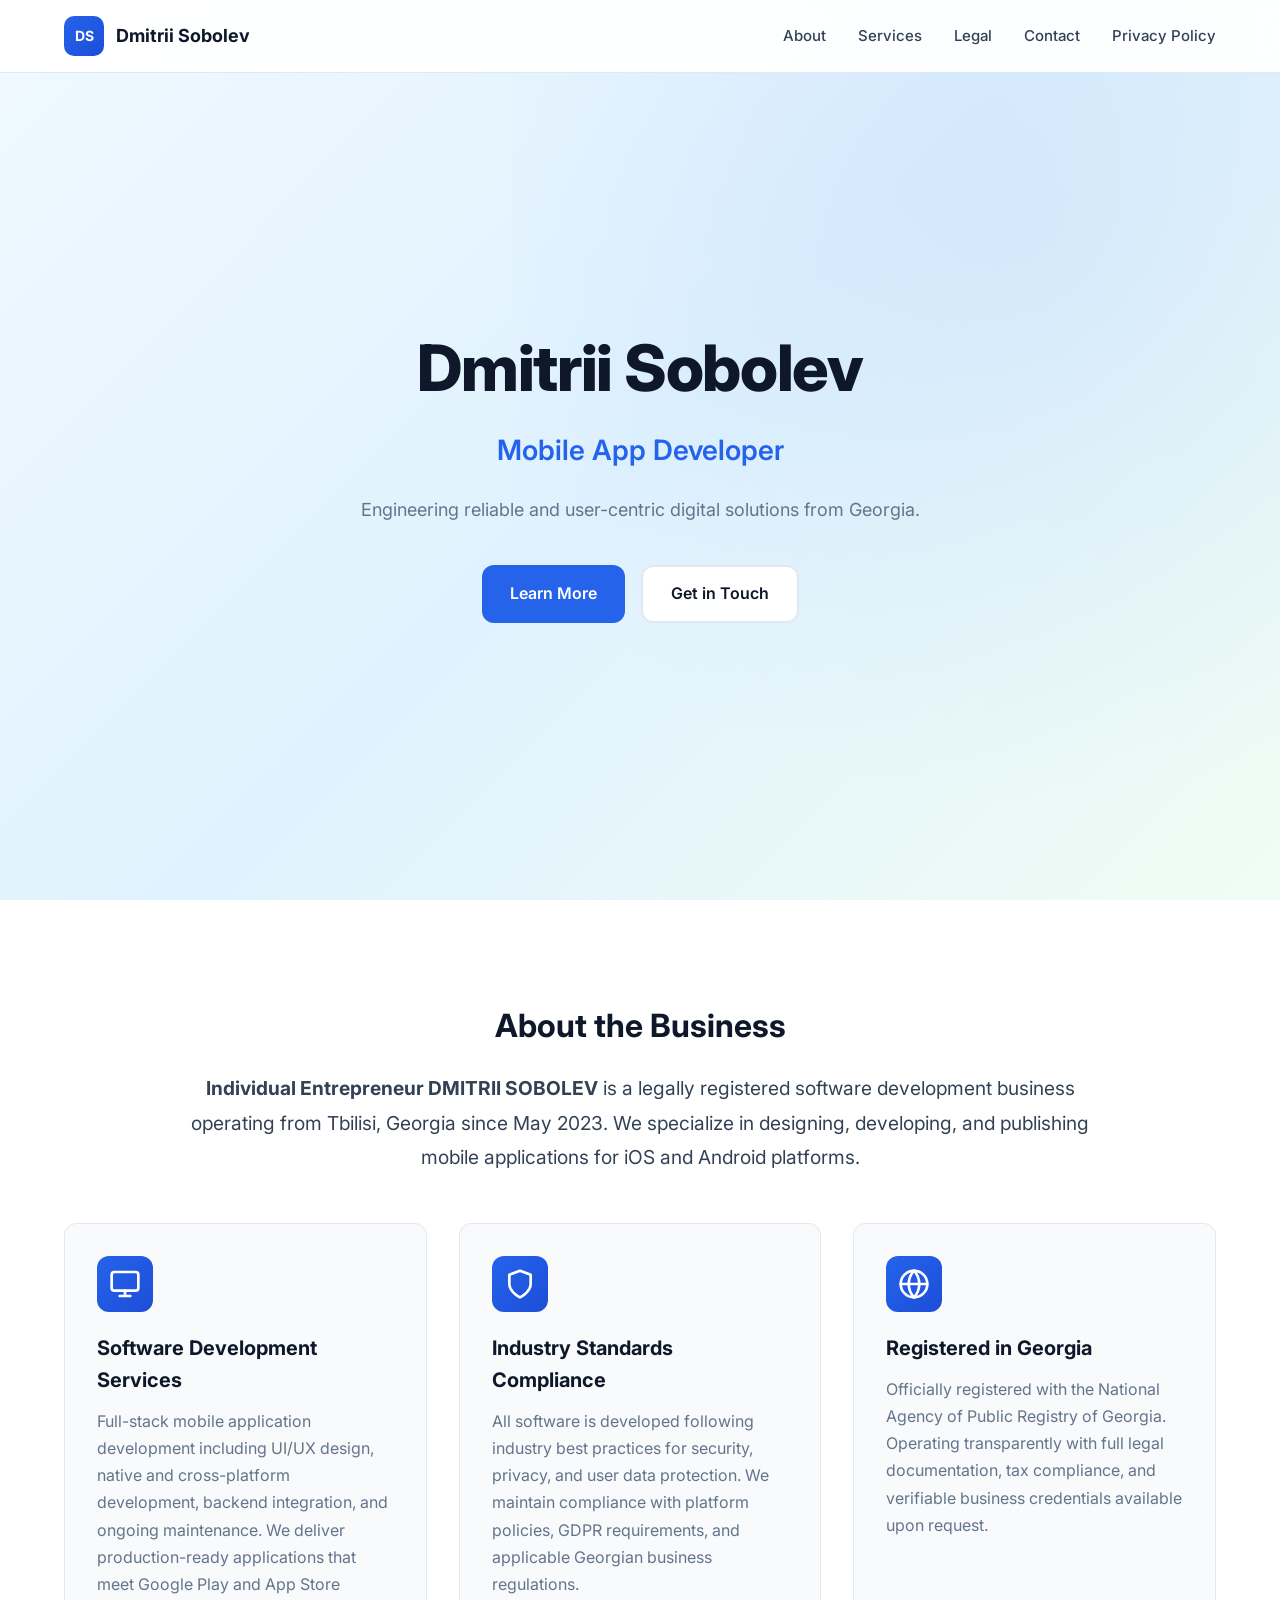
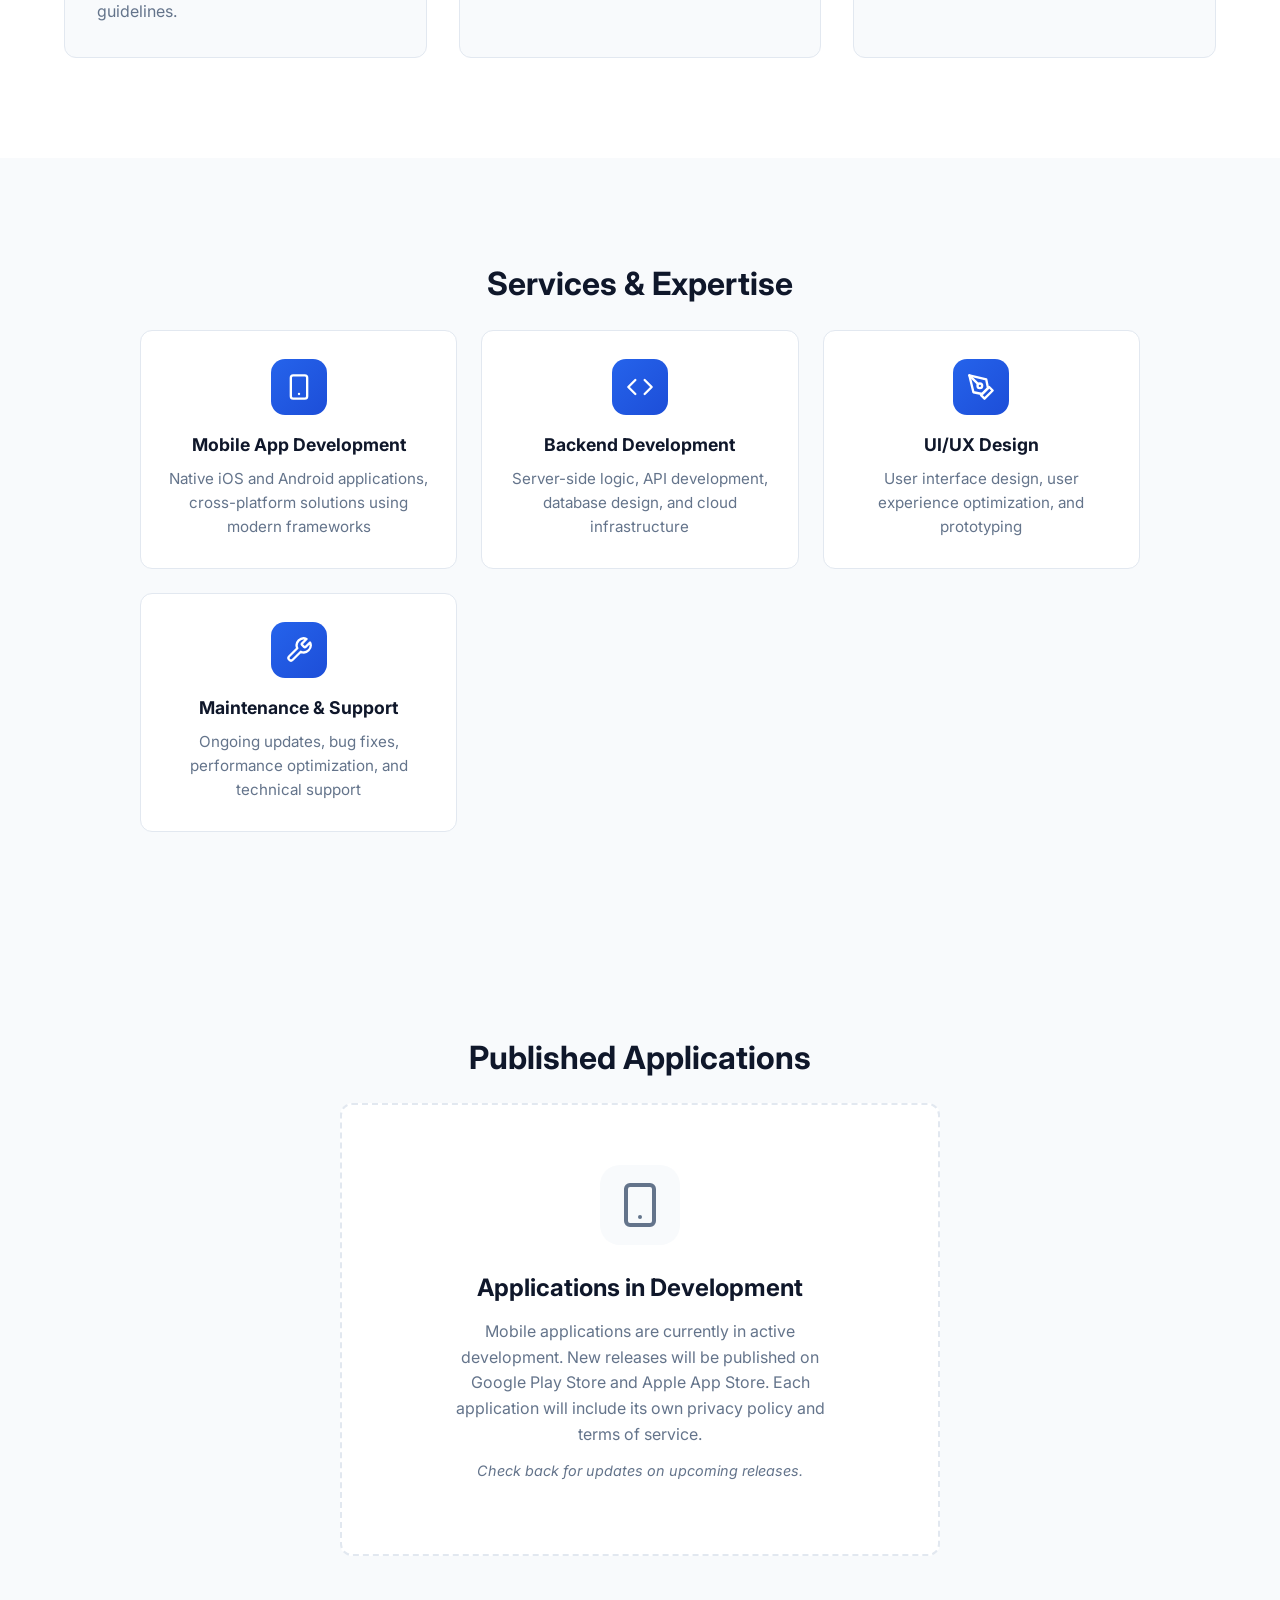
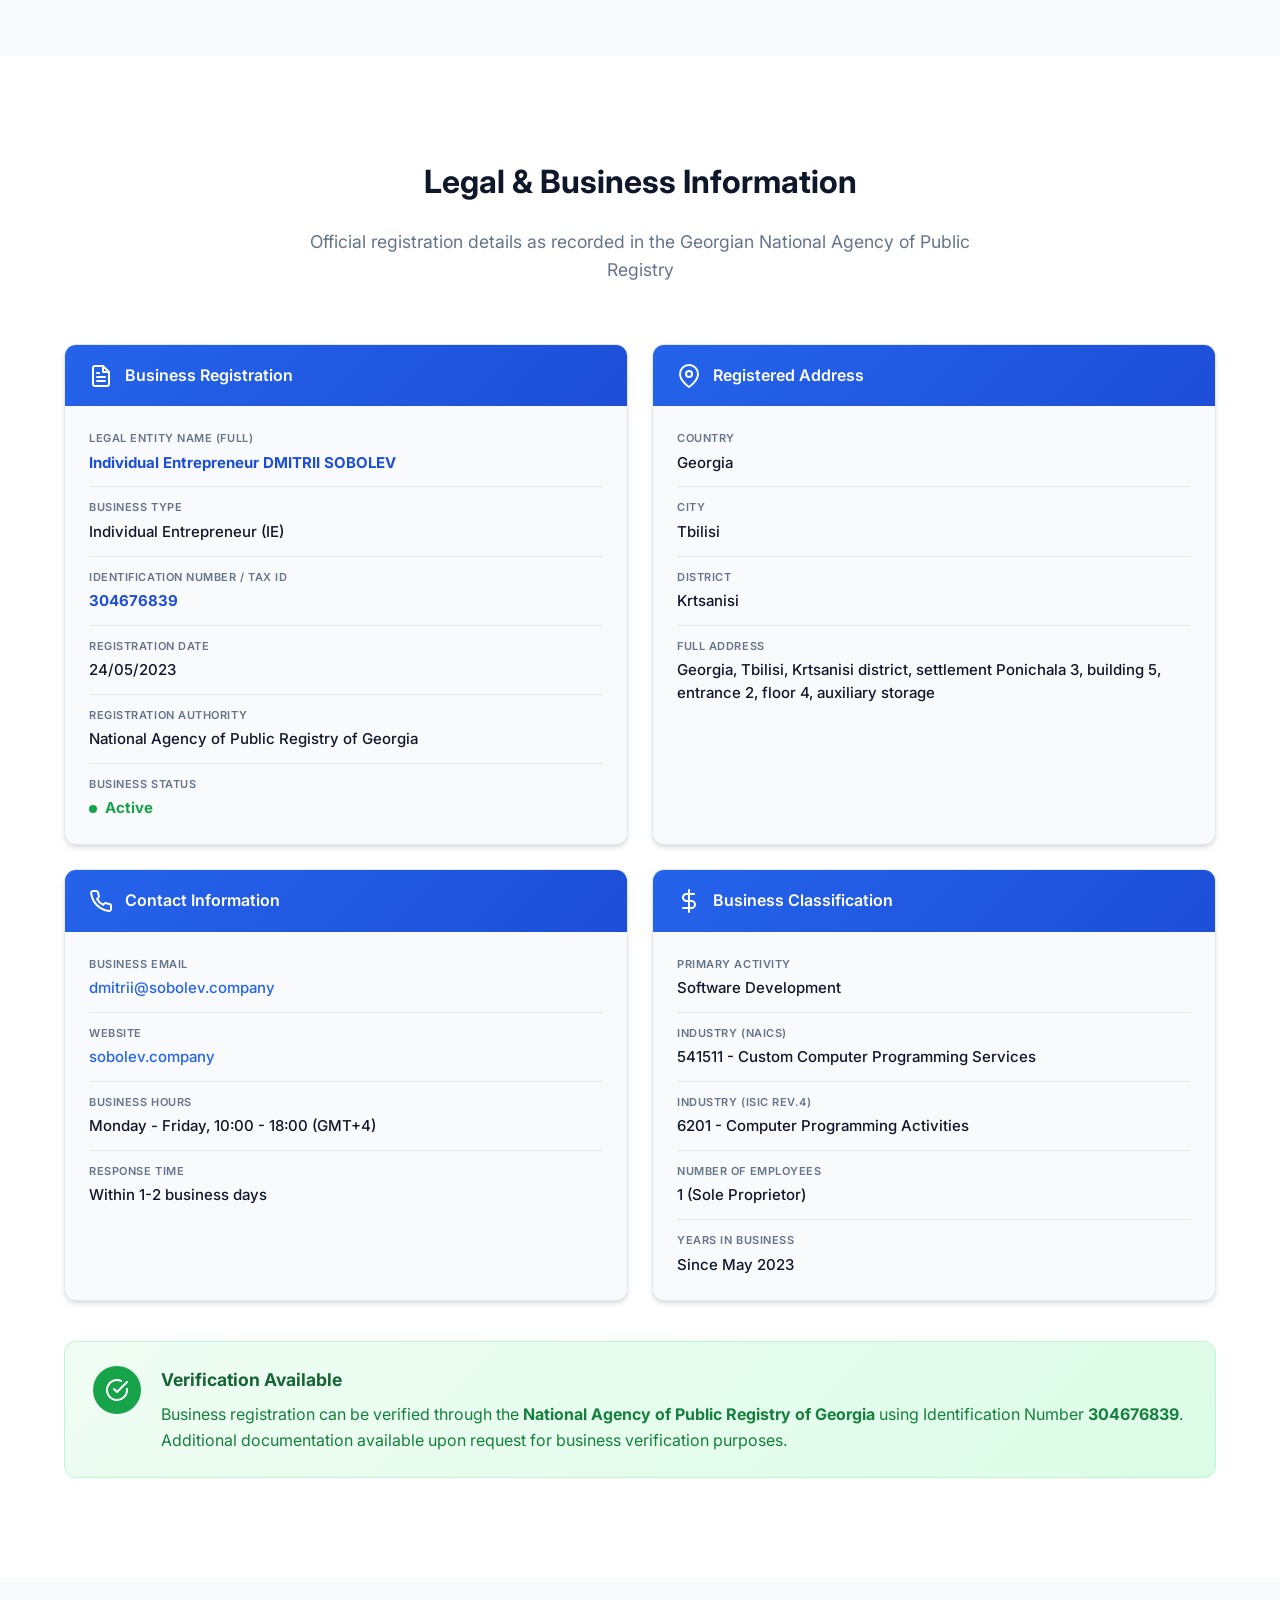
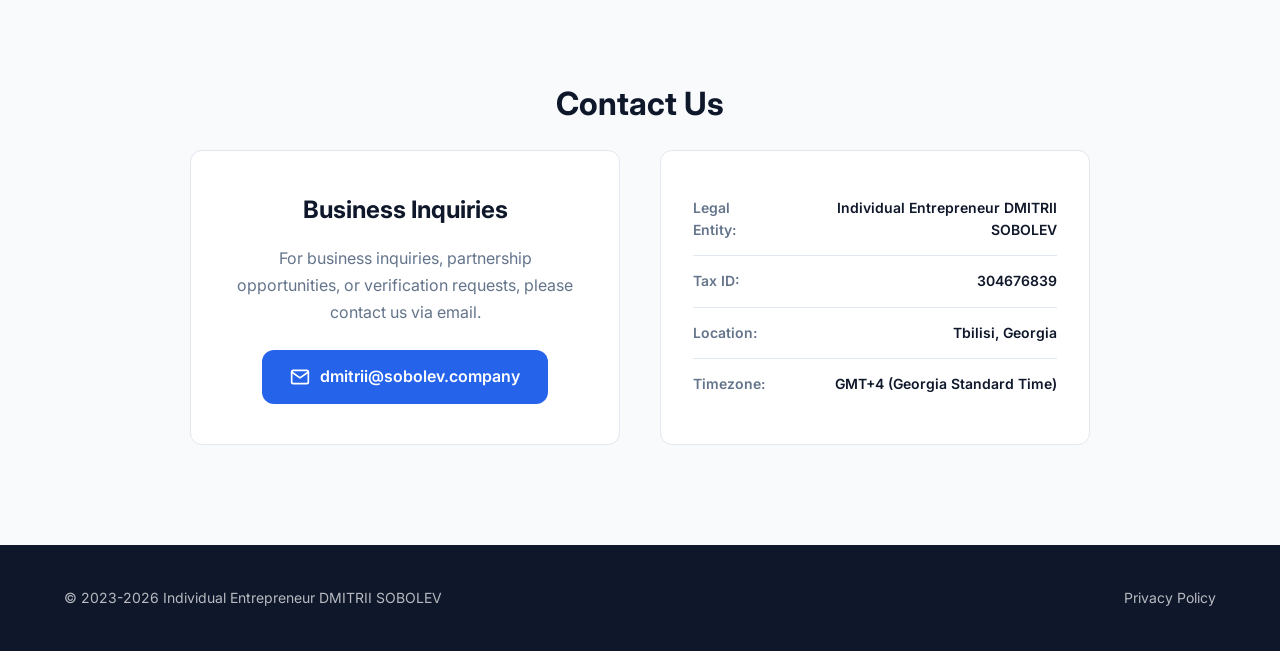
==== index.html @ 84256d05 "update legal info" ====
<!DOCTYPE html>
<html lang="en">
<head>
    <meta charset="UTF-8">
    <meta name="viewport" content="width=device-width, initial-scale=1.0">
    <title>Individual Entrepreneur DMITRII SOBOLEV | Mobile App Developer | Tbilisi, Georgia</title>
    <meta name="description" content="Individual Entrepreneur DMITRII SOBOLEV (Tax ID: 304676839) - Registered software development business in Tbilisi, Georgia. Professional mobile application development services since May 2023.">
    <meta name="author" content="Individual Entrepreneur DMITRII SOBOLEV">
    <meta name="robots" content="index, follow">
    <meta name="geo.region" content="GE-TB">
    <meta name="geo.placename" content="Tbilisi">
    <meta name="geo.position" content="41.6938;44.8015">
    <meta name="ICBM" content="41.6938, 44.8015">
    
    <meta property="og:type" content="business.business">
    <meta property="og:url" content="https://sobolev.company/">
    <meta property="og:title" content="Individual Entrepreneur DMITRII SOBOLEV | Mobile App Developer">
    <meta property="og:description" content="Registered software development business in Tbilisi, Georgia. Tax ID: 304676839. Professional mobile application development services.">
    <meta property="og:locale" content="en_US">
    <meta property="business:contact_data:street_address" content="Krtsanisi district, settlement Ponichala 3, building 5, entrance 2, floor 4, auxiliary storage">
    <meta property="business:contact_data:locality" content="Tbilisi">
    <meta property="business:contact_data:country_name" content="Georgia">
    <meta property="business:contact_data:email" content="dmitrii@sobolev.company">
    
    <link rel="canonical" href="https://sobolev.company/">
    
    <link rel="preconnect" href="https://fonts.googleapis.com">
    <link rel="preconnect" href="https://fonts.gstatic.com" crossorigin>
    <link href="https://fonts.googleapis.com/css2?family=Inter:wght@400;500;600;700;800&display=swap" rel="stylesheet">
    <link rel="stylesheet" href="styles.css">
    
    <script type="application/ld+json">
    {
      "@context": "https://schema.org",
      "@type": "LocalBusiness",
      "@id": "https://sobolev.company/#business",
      "name": "Individual Entrepreneur DMITRII SOBOLEV",
      "legalName": "Individual Entrepreneur DMITRII SOBOLEV",
      "alternateName": "IE DMITRII SOBOLEV",
      "description": "Independent software development studio specializing in mobile application development for iOS and Android platforms. Registered individual entrepreneur in Georgia providing professional full-stack development services.",
      "url": "https://sobolev.company",
      "email": "dmitrii@sobolev.company",
      "telephone": "",
      "foundingDate": "2023-05-24",
      "taxID": "304676839",
      "vatID": "304676839",
      "naics": "541511",
      "isicV4": "6201",
      "numberOfEmployees": {
        "@type": "QuantitativeValue",
        "value": 1
      },
      "founder": {
        "@type": "Person",
        "name": "Dmitrii Sobolev",
        "jobTitle": "Founder & Software Developer"
      },
      "address": {
        "@type": "PostalAddress",
        "streetAddress": "Krtsanisi district, settlement Ponichala 3, building 5, entrance 2, floor 4, auxiliary storage",
        "addressLocality": "Tbilisi",
        "addressRegion": "Krtsanisi",
        "postalCode": "",
        "addressCountry": {
          "@type": "Country",
          "name": "Georgia"
        }
      },
      "geo": {
        "@type": "GeoCoordinates",
        "latitude": "41.6938",
        "longitude": "44.8015"
      },
      "areaServed": {
        "@type": "Place",
        "name": "Worldwide"
      },
      "priceRange": "$$",
      "currenciesAccepted": "USD, EUR, GEL",
      "paymentAccepted": "Bank Transfer, Credit Card",
      "knowsLanguage": ["en", "ru"],
      "sameAs": []
    }
    </script>
    
    <script type="application/ld+json">
    {
      "@context": "https://schema.org",
      "@type": "WebSite",
      "name": "Individual Entrepreneur DMITRII SOBOLEV",
      "url": "https://sobolev.company",
      "publisher": {
        "@type": "LocalBusiness",
        "name": "Individual Entrepreneur DMITRII SOBOLEV"
      }
    }
    </script>
</head>
<body>
    <header class="header">
        <div class="container header-content">
            <a href="index.html" class="logo">
                <span class="logo-icon">DS</span>
                <span class="logo-text">Dmitrii Sobolev</span>
            </a>
            <nav class="nav">
                <a href="#about" class="nav-link">About</a>
                <a href="#services" class="nav-link">Services</a>
                <a href="#legal" class="nav-link">Legal</a>
                <a href="#contact" class="nav-link">Contact</a>
                <a href="privacy.html" class="nav-link">Privacy Policy</a>
            </nav>
            <button class="mobile-menu-btn" aria-label="Toggle menu">
                <span></span>
                <span></span>
                <span></span>
            </button>
        </div>
    </header>

    <nav class="mobile-nav">
        <a href="#about" class="nav-link">About</a>
        <a href="#services" class="nav-link">Services</a>
        <a href="#legal" class="nav-link">Legal</a>
        <a href="#contact" class="nav-link">Contact</a>
        <a href="privacy.html" class="nav-link">Privacy Policy</a>
    </nav>

    <section class="hero">
        <div class="container hero-content">
            <h1 class="hero-title">Dmitrii Sobolev</h1>
            <p class="hero-subtitle">Mobile App Developer</p>
            <p class="hero-description">Engineering reliable and user-centric digital solutions from Georgia.</p>
            <div class="hero-cta">
                <a href="#about" class="btn btn-primary">Learn More</a>
                <a href="mailto:dmitrii@sobolev.company" class="btn btn-secondary">Get in Touch</a>
            </div>
        </div>
        <div class="hero-bg"></div>
    </section>

    <section id="about" class="section about">
        <div class="container">
            <h2 class="section-title">About the Business</h2>
            <div class="about-intro">
                <p class="about-lead"><strong>Individual Entrepreneur DMITRII SOBOLEV</strong> is a legally registered software development business operating from Tbilisi, Georgia since May 2023. We specialize in designing, developing, and publishing mobile applications for iOS and Android platforms.</p>
            </div>
            <div class="about-content">
                <div class="about-card">
                    <div class="about-icon">
                        <svg xmlns="http://www.w3.org/2000/svg" width="32" height="32" viewBox="0 0 24 24" fill="none" stroke="currentColor" stroke-width="2" stroke-linecap="round" stroke-linejoin="round">
                            <rect x="2" y="3" width="20" height="14" rx="2" ry="2"></rect>
                            <line x1="8" y1="21" x2="16" y2="21"></line>
                            <line x1="12" y1="17" x2="12" y2="21"></line>
                        </svg>
                    </div>
                    <h3>Software Development Services</h3>
                    <p>Full-stack mobile application development including UI/UX design, native and cross-platform development, backend integration, and ongoing maintenance. We deliver production-ready applications that meet Google Play and App Store guidelines.</p>
                </div>
                <div class="about-card">
                    <div class="about-icon">
                        <svg xmlns="http://www.w3.org/2000/svg" width="32" height="32" viewBox="0 0 24 24" fill="none" stroke="currentColor" stroke-width="2" stroke-linecap="round" stroke-linejoin="round">
                            <path d="M12 22s8-4 8-10V5l-8-3-8 3v7c0 6 8 10 8 10z"></path>
                        </svg>
                    </div>
                    <h3>Industry Standards Compliance</h3>
                    <p>All software is developed following industry best practices for security, privacy, and user data protection. We maintain compliance with platform policies, GDPR requirements, and applicable Georgian business regulations.</p>
                </div>
                <div class="about-card">
                    <div class="about-icon">
                        <svg xmlns="http://www.w3.org/2000/svg" width="32" height="32" viewBox="0 0 24 24" fill="none" stroke="currentColor" stroke-width="2" stroke-linecap="round" stroke-linejoin="round">
                            <circle cx="12" cy="12" r="10"></circle>
                            <line x1="2" y1="12" x2="22" y2="12"></line>
                            <path d="M12 2a15.3 15.3 0 0 1 4 10 15.3 15.3 0 0 1-4 10 15.3 15.3 0 0 1-4-10 15.3 15.3 0 0 1 4-10z"></path>
                        </svg>
                    </div>
                    <h3>Registered in Georgia</h3>
                    <p>Officially registered with the National Agency of Public Registry of Georgia. Operating transparently with full legal documentation, tax compliance, and verifiable business credentials available upon request.</p>
                </div>
            </div>
        </div>
    </section>

    <section id="services" class="section services">
        <div class="container">
            <h2 class="section-title">Services & Expertise</h2>
            <div class="services-grid">
                <div class="service-item">
                    <div class="service-icon">
                        <svg xmlns="http://www.w3.org/2000/svg" width="28" height="28" viewBox="0 0 24 24" fill="none" stroke="currentColor" stroke-width="2" stroke-linecap="round" stroke-linejoin="round">
                            <rect x="5" y="2" width="14" height="20" rx="2" ry="2"></rect>
                            <line x1="12" y1="18" x2="12.01" y2="18"></line>
                        </svg>
                    </div>
                    <h4>Mobile App Development</h4>
                    <p>Native iOS and Android applications, cross-platform solutions using modern frameworks</p>
                </div>
                <div class="service-item">
                    <div class="service-icon">
                        <svg xmlns="http://www.w3.org/2000/svg" width="28" height="28" viewBox="0 0 24 24" fill="none" stroke="currentColor" stroke-width="2" stroke-linecap="round" stroke-linejoin="round">
                            <polyline points="16 18 22 12 16 6"></polyline>
                            <polyline points="8 6 2 12 8 18"></polyline>
                        </svg>
                    </div>
                    <h4>Backend Development</h4>
                    <p>Server-side logic, API development, database design, and cloud infrastructure</p>
                </div>
                <div class="service-item">
                    <div class="service-icon">
                        <svg xmlns="http://www.w3.org/2000/svg" width="28" height="28" viewBox="0 0 24 24" fill="none" stroke="currentColor" stroke-width="2" stroke-linecap="round" stroke-linejoin="round">
                            <path d="M12 19l7-7 3 3-7 7-3-3z"></path>
                            <path d="M18 13l-1.5-7.5L2 2l3.5 14.5L13 18l5-5z"></path>
                            <path d="M2 2l7.586 7.586"></path>
                            <circle cx="11" cy="11" r="2"></circle>
                        </svg>
                    </div>
                    <h4>UI/UX Design</h4>
                    <p>User interface design, user experience optimization, and prototyping</p>
                </div>
                <div class="service-item">
                    <div class="service-icon">
                        <svg xmlns="http://www.w3.org/2000/svg" width="28" height="28" viewBox="0 0 24 24" fill="none" stroke="currentColor" stroke-width="2" stroke-linecap="round" stroke-linejoin="round">
                            <path d="M14.7 6.3a1 1 0 0 0 0 1.4l1.6 1.6a1 1 0 0 0 1.4 0l3.77-3.77a6 6 0 0 1-7.94 7.94l-6.91 6.91a2.12 2.12 0 0 1-3-3l6.91-6.91a6 6 0 0 1 7.94-7.94l-3.76 3.76z"></path>
                        </svg>
                    </div>
                    <h4>Maintenance & Support</h4>
                    <p>Ongoing updates, bug fixes, performance optimization, and technical support</p>
                </div>
            </div>
        </div>
    </section>

    <section id="apps" class="section apps">
        <div class="container">
            <h2 class="section-title">Published Applications</h2>
            <div class="apps-content">
                <div class="apps-placeholder">
                    <div class="apps-icon">
                        <svg xmlns="http://www.w3.org/2000/svg" width="48" height="48" viewBox="0 0 24 24" fill="none" stroke="currentColor" stroke-width="2" stroke-linecap="round" stroke-linejoin="round">
                            <rect x="5" y="2" width="14" height="20" rx="2" ry="2"></rect>
                            <line x1="12" y1="18" x2="12.01" y2="18"></line>
                        </svg>
                    </div>
                    <h3>Applications in Development</h3>
                    <p>Mobile applications are currently in active development. New releases will be published on Google Play Store and Apple App Store. Each application will include its own privacy policy and terms of service.</p>
                    <p class="apps-note">Check back for updates on upcoming releases.</p>
                </div>
            </div>
        </div>
    </section>

    <section id="legal" class="section legal">
        <div class="container">
            <h2 class="section-title">Legal & Business Information</h2>
            <p class="section-subtitle">Official registration details as recorded in the Georgian National Agency of Public Registry</p>
            
            <div class="legal-cards-grid">
                <div class="legal-card">
                    <div class="legal-header">
                        <svg xmlns="http://www.w3.org/2000/svg" width="24" height="24" viewBox="0 0 24 24" fill="none" stroke="currentColor" stroke-width="2" stroke-linecap="round" stroke-linejoin="round">
                            <path d="M14 2H6a2 2 0 0 0-2 2v16a2 2 0 0 0 2 2h12a2 2 0 0 0 2-2V8z"></path>
                            <polyline points="14 2 14 8 20 8"></polyline>
                            <line x1="16" y1="13" x2="8" y2="13"></line>
                            <line x1="16" y1="17" x2="8" y2="17"></line>
                            <polyline points="10 9 9 9 8 9"></polyline>
                        </svg>
                        <span>Business Registration</span>
                    </div>
                    <div class="legal-content">
                        <div class="legal-item">
                            <span class="legal-label">Legal Entity Name (Full)</span>
                            <span class="legal-value legal-value-highlight">Individual Entrepreneur DMITRII SOBOLEV</span>
                        </div>
                        <div class="legal-item">
                            <span class="legal-label">Business Type</span>
                            <span class="legal-value">Individual Entrepreneur (IE)</span>
                        </div>
                        <div class="legal-item">
                            <span class="legal-label">Identification Number / Tax ID</span>
                            <span class="legal-value legal-value-highlight">304676839</span>
                        </div>
                        <div class="legal-item">
                            <span class="legal-label">Registration Date</span>
                            <span class="legal-value">24/05/2023</span>
                        </div>
                        <div class="legal-item">
                            <span class="legal-label">Registration Authority</span>
                            <span class="legal-value">National Agency of Public Registry of Georgia</span>
                        </div>
                        <div class="legal-item">
                            <span class="legal-label">Business Status</span>
                            <span class="legal-value status-active">Active</span>
                        </div>
                    </div>
                </div>

                <div class="legal-card">
                    <div class="legal-header">
                        <svg xmlns="http://www.w3.org/2000/svg" width="24" height="24" viewBox="0 0 24 24" fill="none" stroke="currentColor" stroke-width="2" stroke-linecap="round" stroke-linejoin="round">
                            <path d="M21 10c0 7-9 13-9 13s-9-6-9-13a9 9 0 0 1 18 0z"></path>
                            <circle cx="12" cy="10" r="3"></circle>
                        </svg>
                        <span>Registered Address</span>
                    </div>
                    <div class="legal-content">
                        <div class="legal-item">
                            <span class="legal-label">Country</span>
                            <span class="legal-value">Georgia</span>
                        </div>
                        <div class="legal-item">
                            <span class="legal-label">City</span>
                            <span class="legal-value">Tbilisi</span>
                        </div>
                        <div class="legal-item">
                            <span class="legal-label">District</span>
                            <span class="legal-value">Krtsanisi</span>
                        </div>
                        <div class="legal-item">
                            <span class="legal-label">Full Address</span>
                            <span class="legal-value">Georgia, Tbilisi, Krtsanisi district, settlement Ponichala 3, building 5, entrance 2, floor 4, auxiliary storage</span>
                        </div>
                    </div>
                </div>

                <div class="legal-card">
                    <div class="legal-header">
                        <svg xmlns="http://www.w3.org/2000/svg" width="24" height="24" viewBox="0 0 24 24" fill="none" stroke="currentColor" stroke-width="2" stroke-linecap="round" stroke-linejoin="round">
                            <path d="M22 16.92v3a2 2 0 0 1-2.18 2 19.79 19.79 0 0 1-8.63-3.07 19.5 19.5 0 0 1-6-6 19.79 19.79 0 0 1-3.07-8.67A2 2 0 0 1 4.11 2h3a2 2 0 0 1 2 1.72 12.84 12.84 0 0 0 .7 2.81 2 2 0 0 1-.45 2.11L8.09 9.91a16 16 0 0 0 6 6l1.27-1.27a2 2 0 0 1 2.11-.45 12.84 12.84 0 0 0 2.81.7A2 2 0 0 1 22 16.92z"></path>
                        </svg>
                        <span>Contact Information</span>
                    </div>
                    <div class="legal-content">
                        <div class="legal-item">
                            <span class="legal-label">Business Email</span>
                            <span class="legal-value"><a href="mailto:dmitrii@sobolev.company">dmitrii@sobolev.company</a></span>
                        </div>
                        <div class="legal-item">
                            <span class="legal-label">Website</span>
                            <span class="legal-value"><a href="https://sobolev.company">sobolev.company</a></span>
                        </div>
                        <div class="legal-item">
                            <span class="legal-label">Business Hours</span>
                            <span class="legal-value">Monday - Friday, 10:00 - 18:00 (GMT+4)</span>
                        </div>
                        <div class="legal-item">
                            <span class="legal-label">Response Time</span>
                            <span class="legal-value">Within 1-2 business days</span>
                        </div>
                    </div>
                </div>

                <div class="legal-card">
                    <div class="legal-header">
                        <svg xmlns="http://www.w3.org/2000/svg" width="24" height="24" viewBox="0 0 24 24" fill="none" stroke="currentColor" stroke-width="2" stroke-linecap="round" stroke-linejoin="round">
                            <line x1="12" y1="1" x2="12" y2="23"></line>
                            <path d="M17 5H9.5a3.5 3.5 0 0 0 0 7h5a3.5 3.5 0 0 1 0 7H6"></path>
                        </svg>
                        <span>Business Classification</span>
                    </div>
                    <div class="legal-content">
                        <div class="legal-item">
                            <span class="legal-label">Primary Activity</span>
                            <span class="legal-value">Software Development</span>
                        </div>
                        <div class="legal-item">
                            <span class="legal-label">Industry (NAICS)</span>
                            <span class="legal-value">541511 - Custom Computer Programming Services</span>
                        </div>
                        <div class="legal-item">
                            <span class="legal-label">Industry (ISIC Rev.4)</span>
                            <span class="legal-value">6201 - Computer Programming Activities</span>
                        </div>
                        <div class="legal-item">
                            <span class="legal-label">Number of Employees</span>
                            <span class="legal-value">1 (Sole Proprietor)</span>
                        </div>
                        <div class="legal-item">
                            <span class="legal-label">Years in Business</span>
                            <span class="legal-value">Since May 2023</span>
                        </div>
                    </div>
                </div>
            </div>

            <div class="legal-verification">
                <div class="verification-icon">
                    <svg xmlns="http://www.w3.org/2000/svg" width="24" height="24" viewBox="0 0 24 24" fill="none" stroke="currentColor" stroke-width="2" stroke-linecap="round" stroke-linejoin="round">
                        <path d="M22 11.08V12a10 10 0 1 1-5.93-9.14"></path>
                        <polyline points="22 4 12 14.01 9 11.01"></polyline>
                    </svg>
                </div>
                <div class="verification-text">
                    <h4>Verification Available</h4>
                    <p>Business registration can be verified through the <strong>National Agency of Public Registry of Georgia</strong> using Identification Number <strong>304676839</strong>. Additional documentation available upon request for business verification purposes.</p>
                </div>
            </div>
        </div>
    </section>

    <section id="contact" class="section contact">
        <div class="container">
            <h2 class="section-title">Contact Us</h2>
            <div class="contact-content">
                <div class="contact-card">
                    <h3>Business Inquiries</h3>
                    <p>For business inquiries, partnership opportunities, or verification requests, please contact us via email.</p>
                    <a href="mailto:dmitrii@sobolev.company" class="btn btn-primary">
                        <svg xmlns="http://www.w3.org/2000/svg" width="20" height="20" viewBox="0 0 24 24" fill="none" stroke="currentColor" stroke-width="2" stroke-linecap="round" stroke-linejoin="round">
                            <path d="M4 4h16c1.1 0 2 .9 2 2v12c0 1.1-.9 2-2 2H4c-1.1 0-2-.9-2-2V6c0-1.1.9-2 2-2z"></path>
                            <polyline points="22,6 12,13 2,6"></polyline>
                        </svg>
                        dmitrii@sobolev.company
                    </a>
                </div>
                <div class="contact-info-block">
                    <div class="info-row">
                        <span class="info-label">Legal Entity:</span>
                        <span class="info-value">Individual Entrepreneur DMITRII SOBOLEV</span>
                    </div>
                    <div class="info-row">
                        <span class="info-label">Tax ID:</span>
                        <span class="info-value">304676839</span>
                    </div>
                    <div class="info-row">
                        <span class="info-label">Location:</span>
                        <span class="info-value">Tbilisi, Georgia</span>
                    </div>
                    <div class="info-row">
                        <span class="info-label">Timezone:</span>
                        <span class="info-value">GMT+4 (Georgia Standard Time)</span>
                    </div>
                </div>
            </div>
        </div>
    </section>

    <footer class="footer">
        <div class="container footer-content">
            <p class="footer-copyright">&copy; 2023-2026 Individual Entrepreneur DMITRII SOBOLEV</p>
            <div class="footer-links">
                <a href="privacy.html">Privacy Policy</a>
            </div>
        </div>
    </footer>

    <script>
        const mobileMenuBtn = document.querySelector('.mobile-menu-btn');
        const mobileNav = document.querySelector('.mobile-nav');
        
        mobileMenuBtn.addEventListener('click', () => {
            mobileMenuBtn.classList.toggle('active');
            mobileNav.classList.toggle('active');
        });

        document.querySelectorAll('.mobile-nav .nav-link').forEach(link => {
            link.addEventListener('click', () => {
                mobileMenuBtn.classList.remove('active');
                mobileNav.classList.remove('active');
            });
        });

        document.querySelectorAll('a[href^="#"]').forEach(anchor => {
            anchor.addEventListener('click', function (e) {
                e.preventDefault();
                const target = document.querySelector(this.getAttribute('href'));
                if (target) {
                    target.scrollIntoView({
                        behavior: 'smooth',
                        block: 'start'
                    });
                }
            });
        });
    </script>
</body>
</html>
---- styles.css ----
* {
    margin: 0;
    padding: 0;
    box-sizing: border-box;
}

:root {
    --primary: #2563eb;
    --primary-dark: #1d4ed8;
    --secondary: #0f172a;
    --text: #334155;
    --text-light: #64748b;
    --bg: #ffffff;
    --bg-alt: #f8fafc;
    --border: #e2e8f0;
    --radius: 12px;
    --shadow: 0 4px 6px -1px rgba(0, 0, 0, 0.1), 0 2px 4px -2px rgba(0, 0, 0, 0.1);
    --shadow-lg: 0 10px 15px -3px rgba(0, 0, 0, 0.1), 0 4px 6px -4px rgba(0, 0, 0, 0.1);
}

html {
    scroll-behavior: smooth;
}

body {
    font-family: 'Inter', -apple-system, BlinkMacSystemFont, 'Segoe UI', Roboto, sans-serif;
    color: var(--text);
    background: var(--bg);
    line-height: 1.6;
}

.container {
    max-width: 1200px;
    margin: 0 auto;
    padding: 0 24px;
}

a {
    color: var(--primary);
    text-decoration: none;
    transition: color 0.2s ease;
}

a:hover {
    color: var(--primary-dark);
}

.header {
    position: fixed;
    top: 0;
    left: 0;
    right: 0;
    background: rgba(255, 255, 255, 0.95);
    backdrop-filter: blur(10px);
    border-bottom: 1px solid var(--border);
    z-index: 1000;
}

.header-content {
    display: flex;
    justify-content: space-between;
    align-items: center;
    height: 72px;
}

.logo {
    display: flex;
    align-items: center;
    gap: 12px;
    text-decoration: none;
}

.logo-icon {
    width: 40px;
    height: 40px;
    background: linear-gradient(135deg, var(--primary) 0%, var(--primary-dark) 100%);
    color: white;
    border-radius: 10px;
    display: flex;
    align-items: center;
    justify-content: center;
    font-weight: 700;
    font-size: 14px;
}

.logo-text {
    font-weight: 700;
    font-size: 18px;
    color: var(--secondary);
}

.nav {
    display: flex;
    gap: 32px;
}

.nav-link {
    color: var(--text);
    font-weight: 500;
    font-size: 15px;
    transition: color 0.2s ease;
}

.nav-link:hover,
.nav-link.active {
    color: var(--primary);
}

.mobile-menu-btn {
    display: none;
    flex-direction: column;
    gap: 5px;
    background: none;
    border: none;
    cursor: pointer;
    padding: 8px;
}

.mobile-menu-btn span {
    width: 24px;
    height: 2px;
    background: var(--secondary);
    transition: all 0.3s ease;
}

.mobile-menu-btn.active span:nth-child(1) {
    transform: rotate(45deg) translate(5px, 5px);
}

.mobile-menu-btn.active span:nth-child(2) {
    opacity: 0;
}

.mobile-menu-btn.active span:nth-child(3) {
    transform: rotate(-45deg) translate(5px, -5px);
}

.mobile-nav {
    display: none;
    position: fixed;
    top: 72px;
    left: 0;
    right: 0;
    background: var(--bg);
    border-bottom: 1px solid var(--border);
    padding: 16px 24px;
    flex-direction: column;
    gap: 16px;
    z-index: 999;
}

.mobile-nav.active {
    display: flex;
}

.hero {
    position: relative;
    min-height: 100vh;
    display: flex;
    align-items: center;
    justify-content: center;
    padding: 120px 24px 80px;
    overflow: hidden;
}

.hero-bg {
    position: absolute;
    top: 0;
    left: 0;
    right: 0;
    bottom: 0;
    background: linear-gradient(135deg, #f0f9ff 0%, #e0f2fe 50%, #f0fdf4 100%);
    z-index: -1;
}

.hero-bg::before {
    content: '';
    position: absolute;
    top: -50%;
    right: -20%;
    width: 80%;
    height: 150%;
    background: radial-gradient(circle, rgba(37, 99, 235, 0.08) 0%, transparent 70%);
}

.hero-content {
    text-align: center;
    max-width: 800px;
}

.hero-title {
    font-size: clamp(2.5rem, 6vw, 4rem);
    font-weight: 800;
    color: var(--secondary);
    margin-bottom: 8px;
    letter-spacing: -0.02em;
}

.hero-subtitle {
    font-size: clamp(1.25rem, 3vw, 1.75rem);
    font-weight: 600;
    color: var(--primary);
    margin-bottom: 24px;
}

.hero-description {
    font-size: 1.125rem;
    color: var(--text-light);
    margin-bottom: 40px;
    max-width: 600px;
    margin-left: auto;
    margin-right: auto;
}

.hero-cta {
    display: flex;
    gap: 16px;
    justify-content: center;
    flex-wrap: wrap;
}

.btn {
    display: inline-flex;
    align-items: center;
    justify-content: center;
    padding: 14px 28px;
    font-size: 16px;
    font-weight: 600;
    border-radius: var(--radius);
    transition: all 0.2s ease;
    cursor: pointer;
    border: none;
}

.btn-primary {
    background: var(--primary);
    color: white;
}

.btn-primary:hover {
    background: var(--primary-dark);
    color: white;
    transform: translateY(-2px);
    box-shadow: var(--shadow-lg);
}

.btn-secondary {
    background: white;
    color: var(--secondary);
    border: 2px solid var(--border);
}

.btn-secondary:hover {
    border-color: var(--primary);
    color: var(--primary);
    transform: translateY(-2px);
}

.section {
    padding: 100px 0;
}

.section-title {
    font-size: 2rem;
    font-weight: 700;
    color: var(--secondary);
    text-align: center;
    margin-bottom: 20px;
}

.section-subtitle {
    text-align: center;
    color: var(--text-light);
    font-size: 1.1rem;
    max-width: 700px;
    margin: 0 auto 60px;
}

.about {
    background: var(--bg);
}

.about-intro {
    max-width: 900px;
    margin: 0 auto 48px;
    text-align: center;
}

.about-lead {
    font-size: 1.2rem;
    color: var(--text);
    line-height: 1.8;
}

.about-content {
    display: grid;
    grid-template-columns: repeat(auto-fit, minmax(300px, 1fr));
    gap: 32px;
}

.about-card {
    background: var(--bg-alt);
    padding: 32px;
    border-radius: var(--radius);
    border: 1px solid var(--border);
    transition: all 0.3s ease;
}

.about-card:hover {
    transform: translateY(-4px);
    box-shadow: var(--shadow-lg);
}

.about-icon {
    width: 56px;
    height: 56px;
    background: linear-gradient(135deg, var(--primary) 0%, var(--primary-dark) 100%);
    border-radius: 12px;
    display: flex;
    align-items: center;
    justify-content: center;
    color: white;
    margin-bottom: 20px;
}

.about-card h3 {
    font-size: 1.25rem;
    font-weight: 700;
    color: var(--secondary);
    margin-bottom: 12px;
}

.about-card p {
    color: var(--text-light);
    line-height: 1.7;
}

.apps {
    background: var(--bg-alt);
}

.apps-content {
    max-width: 600px;
    margin: 0 auto;
}

.apps-placeholder {
    text-align: center;
    padding: 60px 40px;
    background: var(--bg);
    border-radius: var(--radius);
    border: 2px dashed var(--border);
}

.apps-icon {
    width: 80px;
    height: 80px;
    background: var(--bg-alt);
    border-radius: 20px;
    display: flex;
    align-items: center;
    justify-content: center;
    color: var(--text-light);
    margin: 0 auto 24px;
}

.apps-placeholder h3 {
    font-size: 1.5rem;
    font-weight: 700;
    color: var(--secondary);
    margin-bottom: 12px;
}

.apps-placeholder p {
    color: var(--text-light);
    max-width: 400px;
    margin: 0 auto 12px;
}

.apps-note {
    font-size: 0.9rem;
    color: var(--text-light);
    font-style: italic;
    margin-top: 8px;
}

/* Services Section */
.services {
    background: var(--bg-alt);
}

.services-grid {
    display: grid;
    grid-template-columns: repeat(auto-fit, minmax(250px, 1fr));
    gap: 24px;
    max-width: 1000px;
    margin: 0 auto;
}

.service-item {
    background: var(--bg);
    padding: 28px;
    border-radius: var(--radius);
    border: 1px solid var(--border);
    text-align: center;
    transition: all 0.3s ease;
}

.service-item:hover {
    transform: translateY(-4px);
    box-shadow: var(--shadow);
}

.service-icon {
    width: 56px;
    height: 56px;
    background: linear-gradient(135deg, var(--primary) 0%, var(--primary-dark) 100%);
    border-radius: 14px;
    display: flex;
    align-items: center;
    justify-content: center;
    color: white;
    margin: 0 auto 16px;
}

.service-item h4 {
    font-size: 1.1rem;
    font-weight: 700;
    color: var(--secondary);
    margin-bottom: 8px;
}

.service-item p {
    font-size: 0.95rem;
    color: var(--text-light);
    line-height: 1.6;
}

/* Legal Section Enhanced */
.legal {
    background: var(--bg);
}

.legal-cards-grid {
    display: grid;
    grid-template-columns: repeat(2, 1fr);
    gap: 24px;
    margin-bottom: 40px;
}

.legal-card {
    background: var(--bg-alt);
    border-radius: var(--radius);
    border: 1px solid var(--border);
    overflow: hidden;
    box-shadow: var(--shadow);
}

.legal-header {
    display: flex;
    align-items: center;
    gap: 12px;
    padding: 18px 24px;
    background: linear-gradient(135deg, var(--primary) 0%, var(--primary-dark) 100%);
    color: white;
    font-weight: 600;
    font-size: 1rem;
}

.legal-content {
    padding: 24px;
}

.legal-item {
    display: flex;
    flex-direction: column;
    gap: 4px;
    padding: 12px 0;
    border-bottom: 1px solid var(--border);
}

.legal-item:last-child {
    border-bottom: none;
    padding-bottom: 0;
}

.legal-item:first-child {
    padding-top: 0;
}

.legal-label {
    font-size: 11px;
    font-weight: 600;
    color: var(--text-light);
    text-transform: uppercase;
    letter-spacing: 0.05em;
}

.legal-value {
    font-size: 15px;
    color: var(--secondary);
    font-weight: 500;
    line-height: 1.5;
}

.legal-value-highlight {
    color: var(--primary-dark);
    font-weight: 700;
}

.status-active {
    color: #16a34a;
    font-weight: 700;
}

.status-active::before {
    content: '';
    display: inline-block;
    width: 8px;
    height: 8px;
    background: #16a34a;
    border-radius: 50%;
    margin-right: 8px;
}

.legal-value a {
    color: var(--primary);
}

.legal-verification {
    display: flex;
    align-items: flex-start;
    gap: 20px;
    background: linear-gradient(135deg, #f0fdf4 0%, #dcfce7 100%);
    border: 1px solid #bbf7d0;
    border-radius: var(--radius);
    padding: 24px 28px;
}

.verification-icon {
    width: 48px;
    height: 48px;
    background: #16a34a;
    border-radius: 50%;
    display: flex;
    align-items: center;
    justify-content: center;
    color: white;
    flex-shrink: 0;
}

.verification-text h4 {
    font-size: 1.1rem;
    font-weight: 700;
    color: #166534;
    margin-bottom: 8px;
}

.verification-text p {
    color: #15803d;
    line-height: 1.6;
}

/* Contact Section */
.contact {
    background: var(--bg-alt);
}

.contact-content {
    display: grid;
    grid-template-columns: 1fr 1fr;
    gap: 40px;
    max-width: 900px;
    margin: 0 auto;
}

.contact-card {
    background: var(--bg);
    padding: 40px;
    border-radius: var(--radius);
    border: 1px solid var(--border);
    text-align: center;
}

.contact-card h3 {
    font-size: 1.5rem;
    font-weight: 700;
    color: var(--secondary);
    margin-bottom: 16px;
}

.contact-card p {
    color: var(--text-light);
    margin-bottom: 24px;
    line-height: 1.7;
}

.contact-card .btn {
    gap: 10px;
}

.contact-info-block {
    background: var(--bg);
    padding: 32px;
    border-radius: var(--radius);
    border: 1px solid var(--border);
}

.info-row {
    display: flex;
    justify-content: space-between;
    padding: 14px 0;
    border-bottom: 1px solid var(--border);
}

.info-row:last-child {
    border-bottom: none;
}

.info-label {
    font-weight: 600;
    color: var(--text-light);
    font-size: 14px;
}

.info-value {
    font-weight: 600;
    color: var(--secondary);
    font-size: 14px;
    text-align: right;
}

.footer {
    background: var(--secondary);
    color: white;
    padding: 40px 0;
}

.footer-content {
    display: flex;
    justify-content: space-between;
    align-items: center;
    flex-wrap: wrap;
    gap: 16px;
}

.footer-copyright {
    font-size: 14px;
    color: rgba(255, 255, 255, 0.7);
}

.footer-links a {
    color: rgba(255, 255, 255, 0.7);
    font-size: 14px;
    transition: color 0.2s ease;
}

.footer-links a:hover {
    color: white;
}

.privacy-page {
    padding: 120px 0 80px;
    min-height: calc(100vh - 200px);
}

.privacy-header {
    margin-bottom: 48px;
}

.privacy-header h1 {
    font-size: 2.5rem;
    font-weight: 800;
    color: var(--secondary);
    margin-bottom: 12px;
}

.effective-date {
    color: var(--text-light);
    font-size: 1rem;
}

.privacy-content {
    max-width: 800px;
    background: var(--bg-alt);
    border-radius: var(--radius);
    border: 1px solid var(--border);
    padding: 40px;
}

.privacy-section {
    margin-bottom: 36px;
}

.privacy-section:last-child {
    margin-bottom: 0;
}

.privacy-section h2 {
    font-size: 1.25rem;
    font-weight: 700;
    color: var(--secondary);
    margin-bottom: 16px;
}

.privacy-section p {
    color: var(--text);
    margin-bottom: 12px;
    line-height: 1.7;
}

.privacy-section p:last-child {
    margin-bottom: 0;
}

.privacy-section ul {
    margin: 16px 0;
    padding-left: 24px;
}

.privacy-section li {
    color: var(--text);
    margin-bottom: 8px;
    line-height: 1.7;
}

.contact-info {
    background: var(--bg);
    border-radius: 8px;
    padding: 24px;
    margin-top: 16px;
    border: 1px solid var(--border);
}

.contact-item {
    display: flex;
    flex-direction: column;
    gap: 4px;
    padding: 12px 0;
    border-bottom: 1px solid var(--border);
}

.contact-item:last-child {
    border-bottom: none;
}

.contact-item strong {
    font-size: 13px;
    color: var(--text-light);
    text-transform: uppercase;
    letter-spacing: 0.05em;
}

.contact-item span {
    color: var(--secondary);
    font-weight: 500;
}

@media (max-width: 768px) {
    .nav {
        display: none;
    }

    .mobile-menu-btn {
        display: flex;
    }

    .hero {
        padding: 100px 24px 60px;
        min-height: auto;
    }

    .hero-cta {
        flex-direction: column;
        align-items: center;
    }

    .btn {
        width: 100%;
        max-width: 280px;
    }

    .section {
        padding: 60px 0;
    }

    .section-title {
        font-size: 1.75rem;
        margin-bottom: 16px;
    }

    .section-subtitle {
        margin-bottom: 40px;
    }

    .about-content {
        grid-template-columns: 1fr;
    }

    .services-grid {
        grid-template-columns: 1fr;
    }

    .legal-cards-grid {
        grid-template-columns: 1fr;
    }

    .legal-item {
        padding: 10px 0;
    }

    .legal-verification {
        flex-direction: column;
        text-align: center;
    }

    .verification-icon {
        margin: 0 auto;
    }

    .contact-content {
        grid-template-columns: 1fr;
    }

    .footer-content {
        flex-direction: column;
        text-align: center;
    }

    .privacy-page {
        padding: 100px 0 60px;
    }

    .privacy-header h1 {
        font-size: 2rem;
    }

    .privacy-content {
        padding: 24px;
    }
}

@media (max-width: 480px) {
    .container {
        padding: 0 16px;
    }

    .header-content {
        height: 64px;
    }

    .mobile-nav {
        top: 64px;
    }

    .logo-text {
        font-size: 16px;
    }

    .hero-title {
        font-size: 2rem;
    }

    .hero-subtitle {
        font-size: 1.125rem;
    }

    .about-card {
        padding: 24px;
    }

    .legal-header {
        padding: 16px 20px;
        font-size: 1rem;
    }

    .legal-content {
        padding: 20px;
    }
}
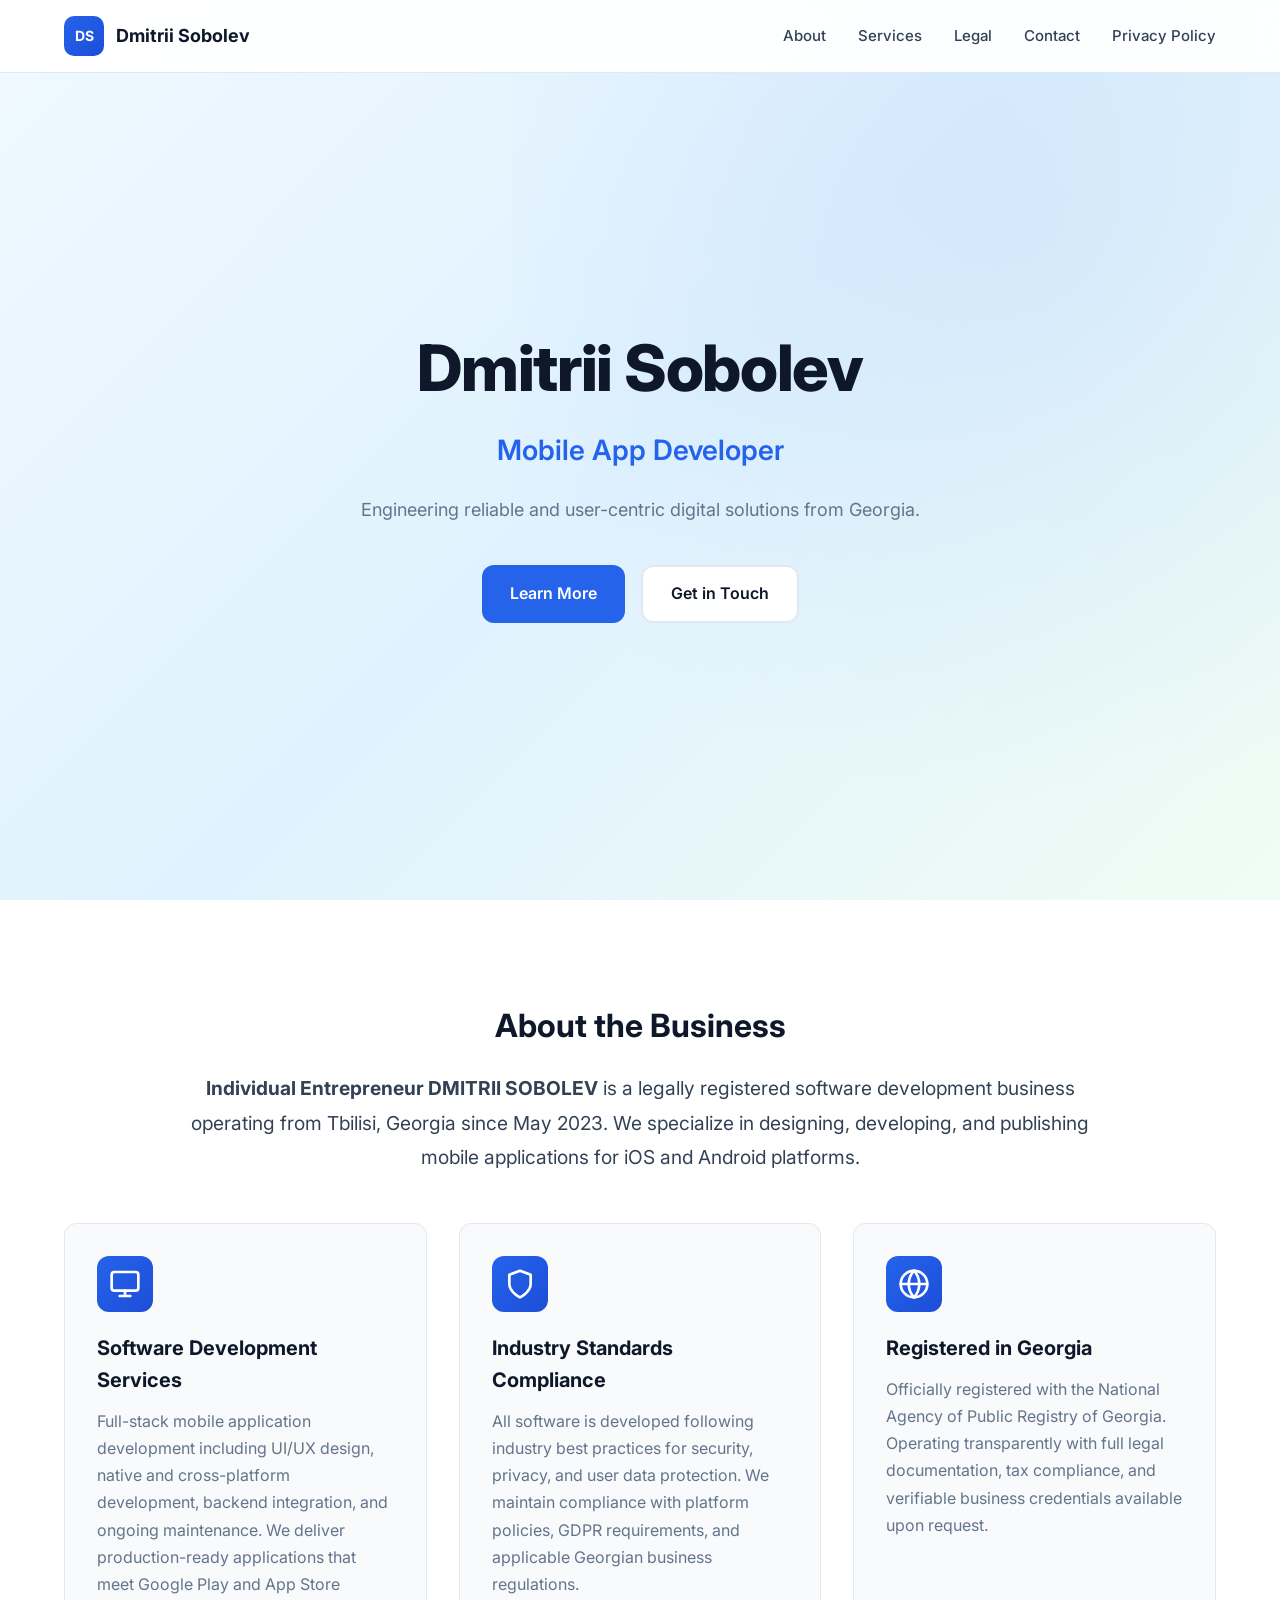
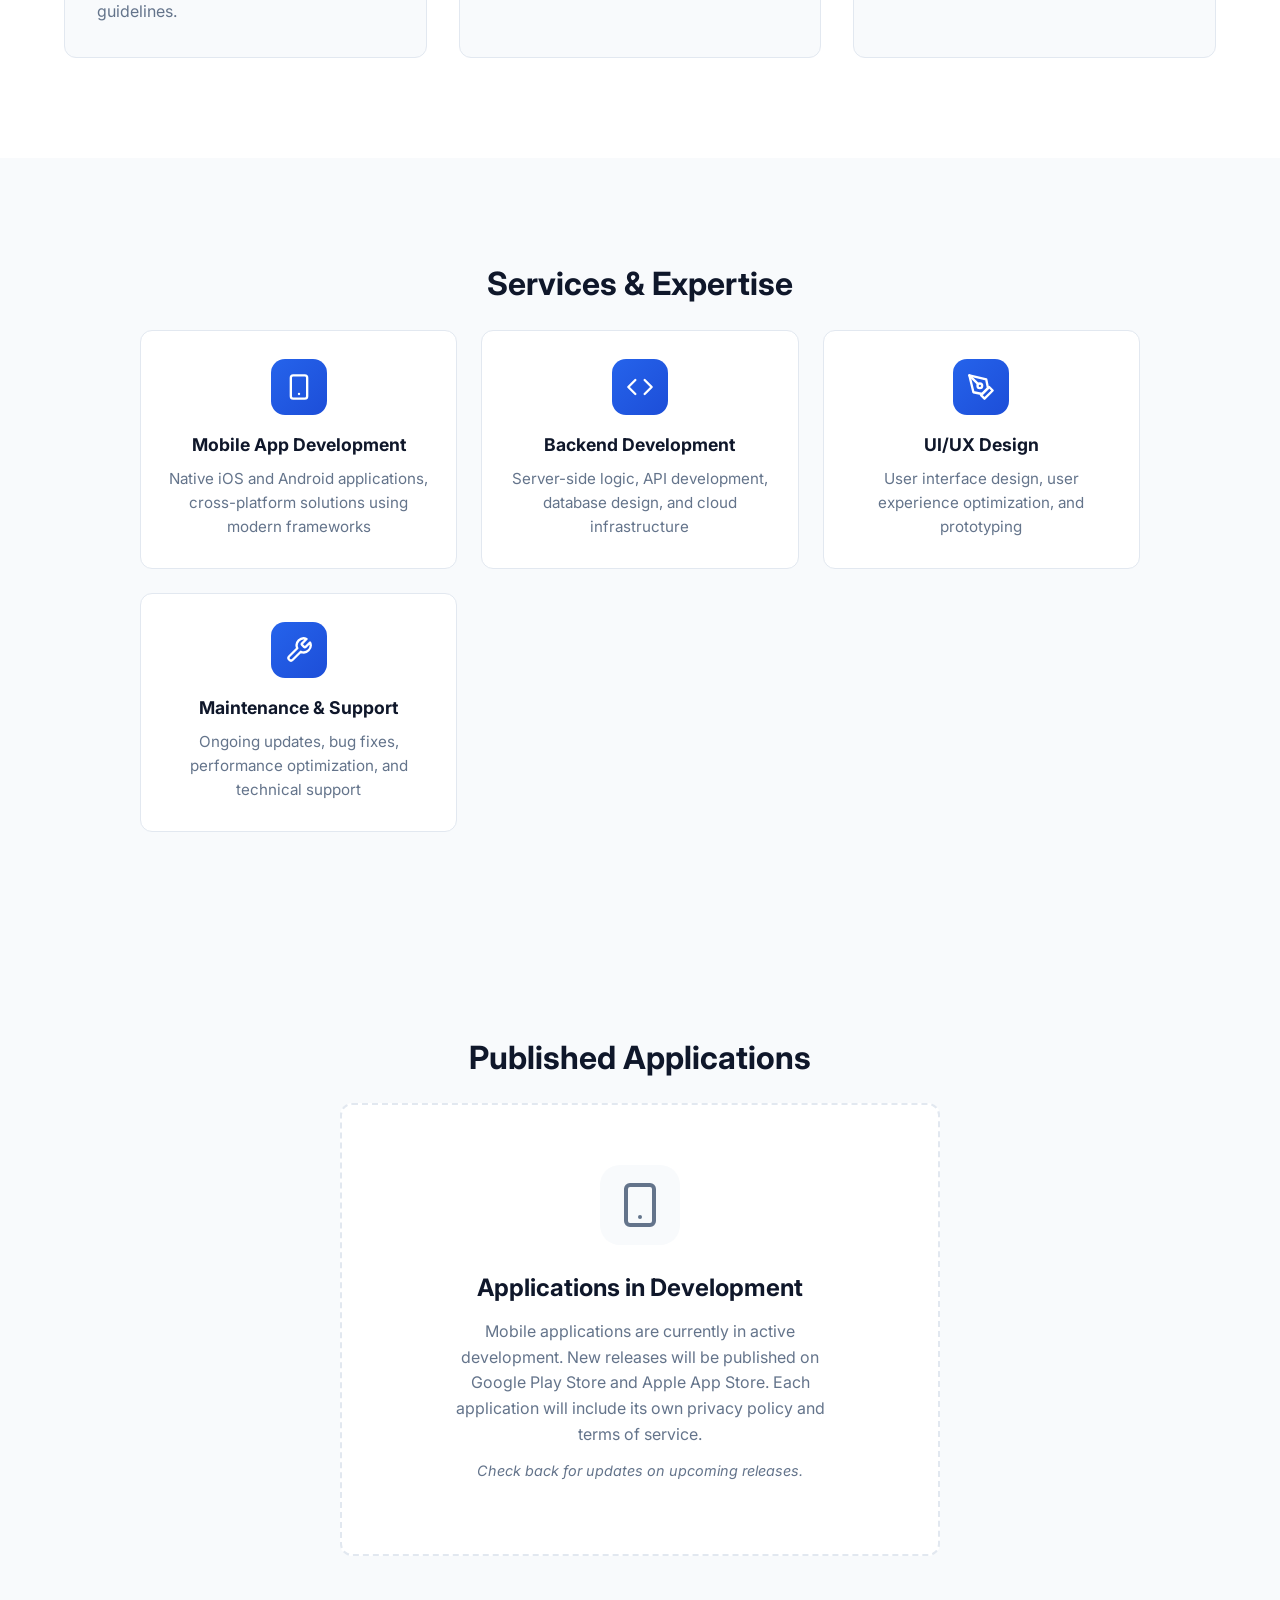
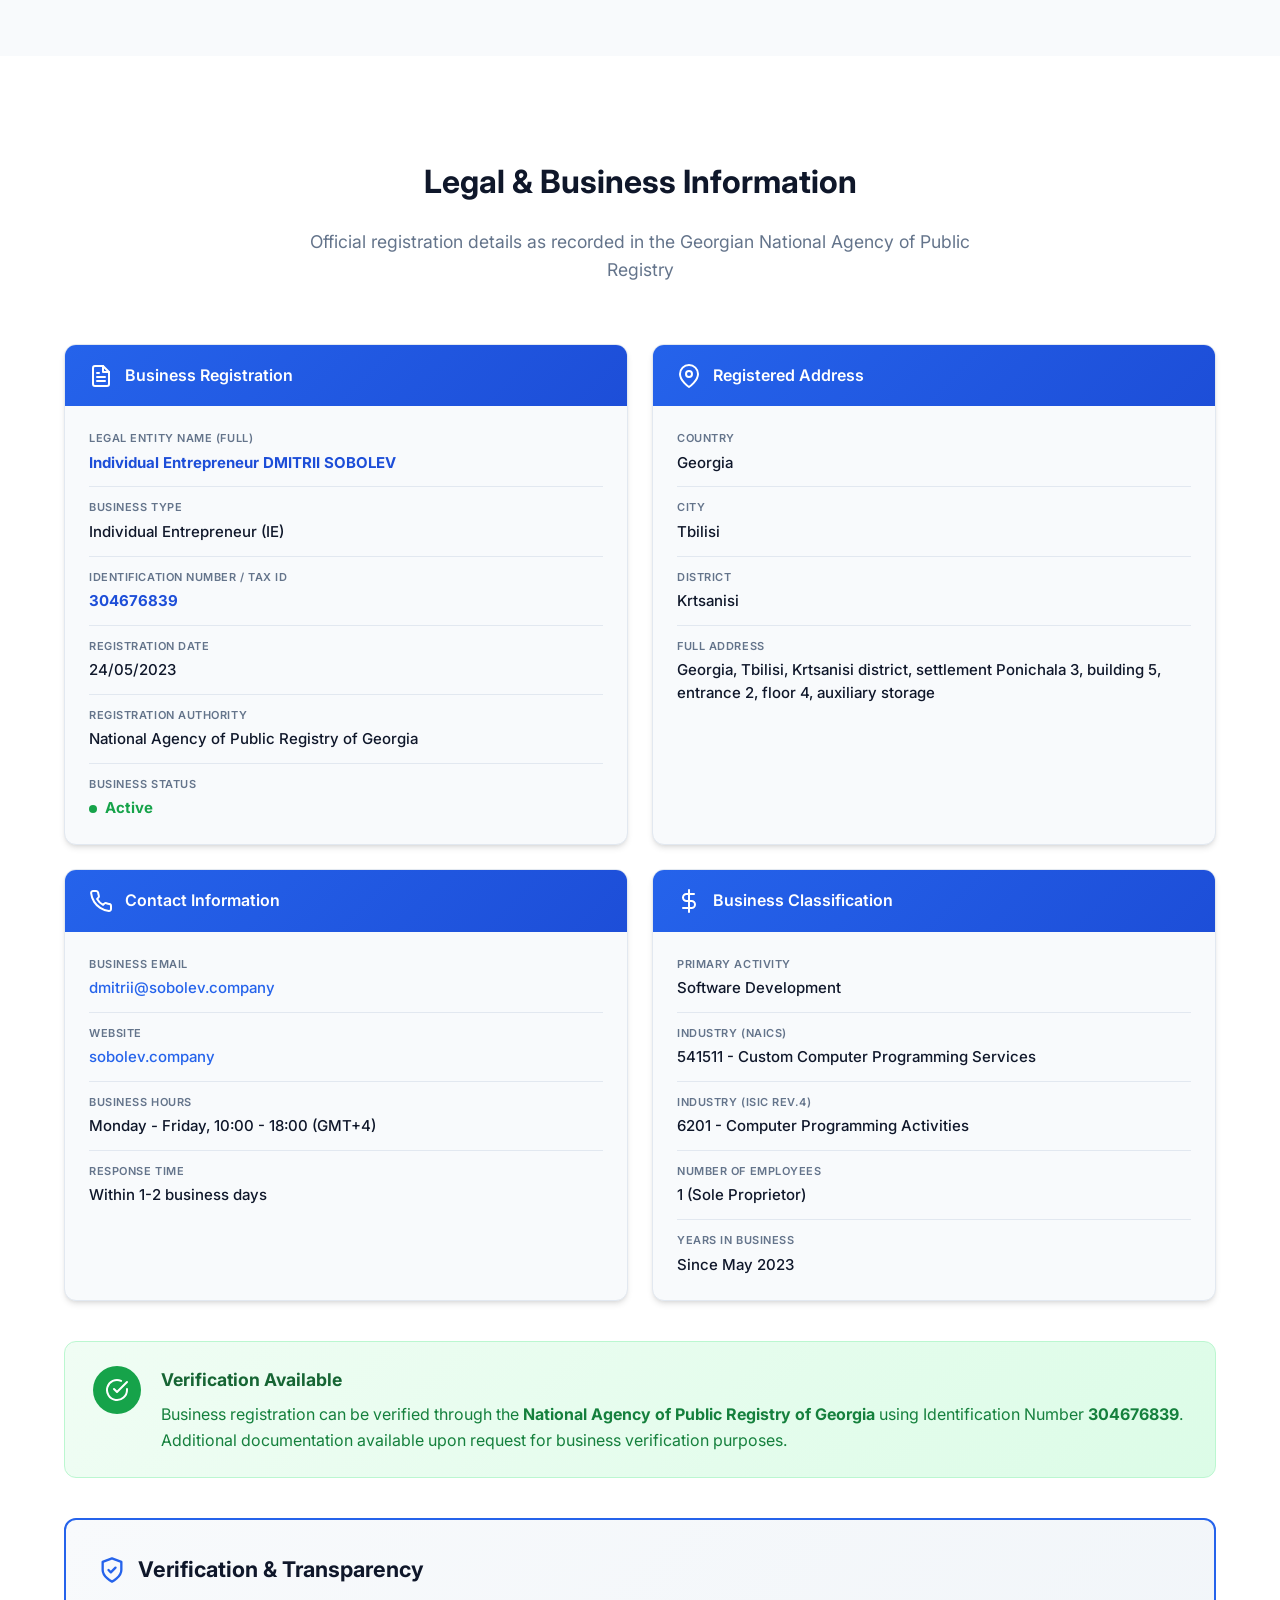
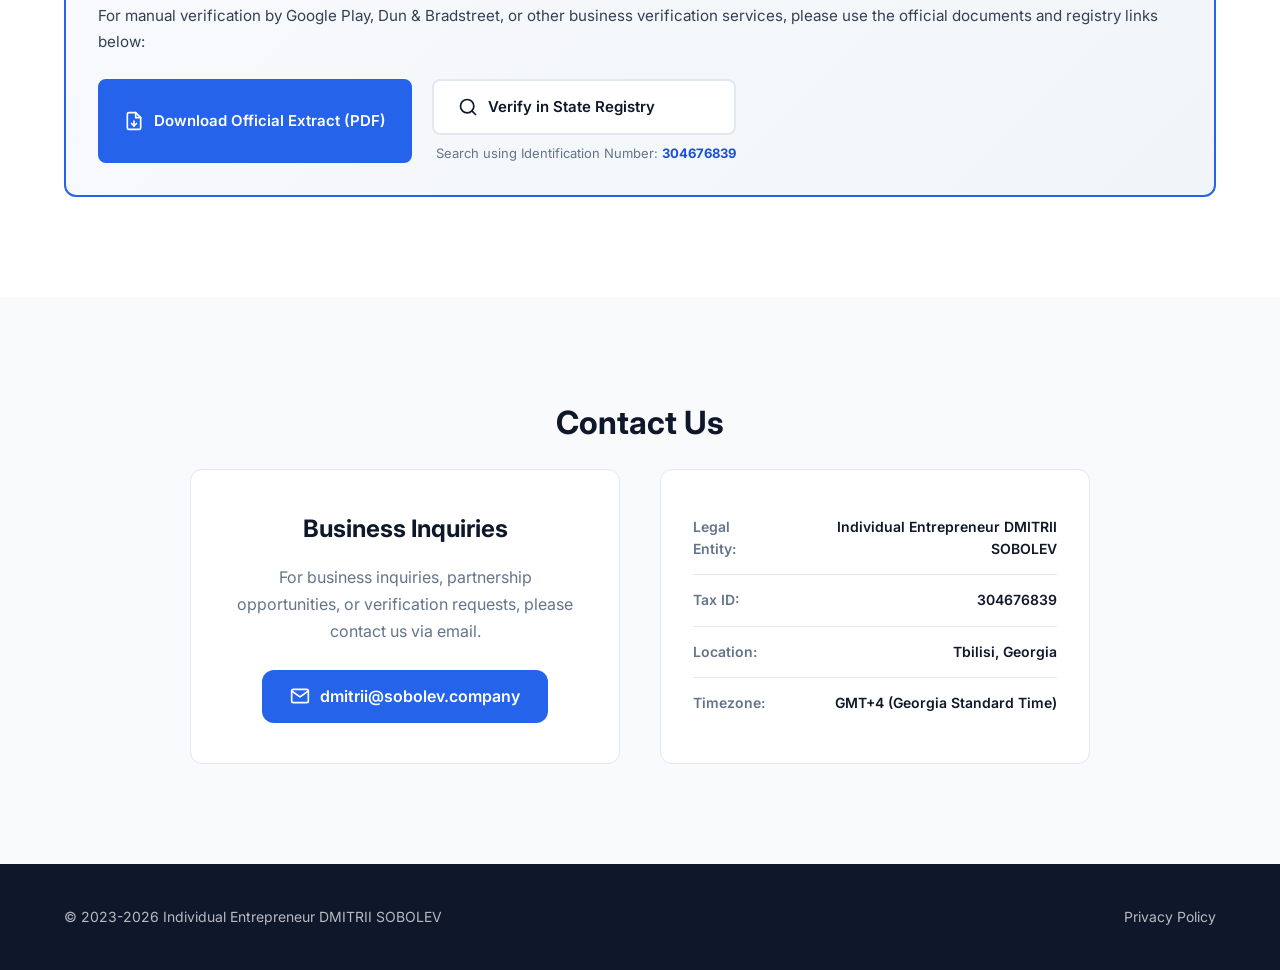
==== commit e70af014: "update file reg" ====
--- a/index.html
+++ b/index.html
@@ -394,6 +394,38 @@
                     <p>Business registration can be verified through the <strong>National Agency of Public Registry of Georgia</strong> using Identification Number <strong>304676839</strong>. Additional documentation available upon request for business verification purposes.</p>
                 </div>
             </div>
+
+            <div class="verification-transparency">
+                <div class="transparency-header">
+                    <svg xmlns="http://www.w3.org/2000/svg" width="28" height="28" viewBox="0 0 24 24" fill="none" stroke="currentColor" stroke-width="2" stroke-linecap="round" stroke-linejoin="round">
+                        <path d="M12 22s8-4 8-10V5l-8-3-8 3v7c0 6 8 10 8 10z"></path>
+                        <path d="M9 12l2 2 4-4"></path>
+                    </svg>
+                    <h3>Verification & Transparency</h3>
+                </div>
+                <p class="transparency-description">For manual verification by Google Play, Dun & Bradstreet, or other business verification services, please use the official documents and registry links below:</p>
+                <div class="transparency-buttons">
+                    <a href="registration-certificate.pdf" target="_blank" rel="noopener noreferrer" class="transparency-btn transparency-btn-primary">
+                        <svg xmlns="http://www.w3.org/2000/svg" width="20" height="20" viewBox="0 0 24 24" fill="none" stroke="currentColor" stroke-width="2" stroke-linecap="round" stroke-linejoin="round">
+                            <path d="M14 2H6a2 2 0 0 0-2 2v16a2 2 0 0 0 2 2h12a2 2 0 0 0 2-2V8z"></path>
+                            <polyline points="14 2 14 8 20 8"></polyline>
+                            <line x1="12" y1="18" x2="12" y2="12"></line>
+                            <polyline points="9 15 12 18 15 15"></polyline>
+                        </svg>
+                        Download Official Extract (PDF)
+                    </a>
+                    <div class="transparency-btn-wrapper">
+                        <a href="https://enreg.reestri.gov.ge/main.php?m=new_index&l=en" target="_blank" rel="noopener noreferrer" class="transparency-btn transparency-btn-secondary">
+                            <svg xmlns="http://www.w3.org/2000/svg" width="20" height="20" viewBox="0 0 24 24" fill="none" stroke="currentColor" stroke-width="2" stroke-linecap="round" stroke-linejoin="round">
+                                <circle cx="11" cy="11" r="8"></circle>
+                                <line x1="21" y1="21" x2="16.65" y2="16.65"></line>
+                            </svg>
+                            Verify in State Registry
+                        </a>
+                        <span class="transparency-note">Search using Identification Number: <strong>304676839</strong></span>
+                    </div>
+                </div>
+            </div>
         </div>
     </section>
 
--- a/styles.css
+++ b/styles.css
@@ -561,6 +561,104 @@
     line-height: 1.6;
 }
 
+/* Verification & Transparency Block */
+.verification-transparency {
+    margin-top: 40px;
+    background: linear-gradient(135deg, #f8fafc 0%, #f1f5f9 100%);
+    border: 2px solid var(--primary);
+    border-radius: var(--radius);
+    padding: 32px;
+}
+
+.transparency-header {
+    display: flex;
+    align-items: center;
+    gap: 12px;
+    margin-bottom: 16px;
+}
+
+.transparency-header svg {
+    color: var(--primary);
+    flex-shrink: 0;
+}
+
+.transparency-header h3 {
+    font-size: 1.35rem;
+    font-weight: 700;
+    color: var(--secondary);
+    margin: 0;
+}
+
+.transparency-description {
+    color: var(--text);
+    line-height: 1.7;
+    margin-bottom: 24px;
+    font-size: 0.95rem;
+}
+
+.transparency-buttons {
+    display: flex;
+    gap: 20px;
+    flex-wrap: wrap;
+}
+
+.transparency-btn {
+    display: inline-flex;
+    align-items: center;
+    gap: 10px;
+    padding: 14px 24px;
+    font-size: 15px;
+    font-weight: 600;
+    border-radius: 8px;
+    text-decoration: none;
+    transition: all 0.2s ease;
+    border: 2px solid transparent;
+}
+
+.transparency-btn-primary {
+    background: var(--primary);
+    color: white;
+    border-color: var(--primary);
+}
+
+.transparency-btn-primary:hover {
+    background: var(--primary-dark);
+    border-color: var(--primary-dark);
+    color: white;
+    transform: translateY(-2px);
+    box-shadow: 0 4px 12px rgba(37, 99, 235, 0.3);
+}
+
+.transparency-btn-secondary {
+    background: white;
+    color: var(--secondary);
+    border-color: var(--border);
+}
+
+.transparency-btn-secondary:hover {
+    border-color: var(--primary);
+    color: var(--primary);
+    transform: translateY(-2px);
+    box-shadow: var(--shadow);
+}
+
+.transparency-btn-wrapper {
+    display: flex;
+    flex-direction: column;
+    gap: 8px;
+}
+
+.transparency-note {
+    font-size: 13px;
+    color: var(--text-light);
+    padding-left: 4px;
+}
+
+.transparency-note strong {
+    color: var(--primary-dark);
+    font-weight: 700;
+}
+
 /* Contact Section */
 .contact {
     background: var(--bg-alt);
@@ -822,6 +920,29 @@
         grid-template-columns: 1fr;
     }
 
+    .verification-transparency {
+        padding: 24px;
+    }
+
+    .transparency-header h3 {
+        font-size: 1.15rem;
+    }
+
+    .transparency-buttons {
+        flex-direction: column;
+        gap: 16px;
+    }
+
+    .transparency-btn {
+        width: 100%;
+        justify-content: center;
+        padding: 14px 20px;
+    }
+
+    .transparency-note {
+        text-align: center;
+    }
+
     .footer-content {
         flex-direction: column;
         text-align: center;
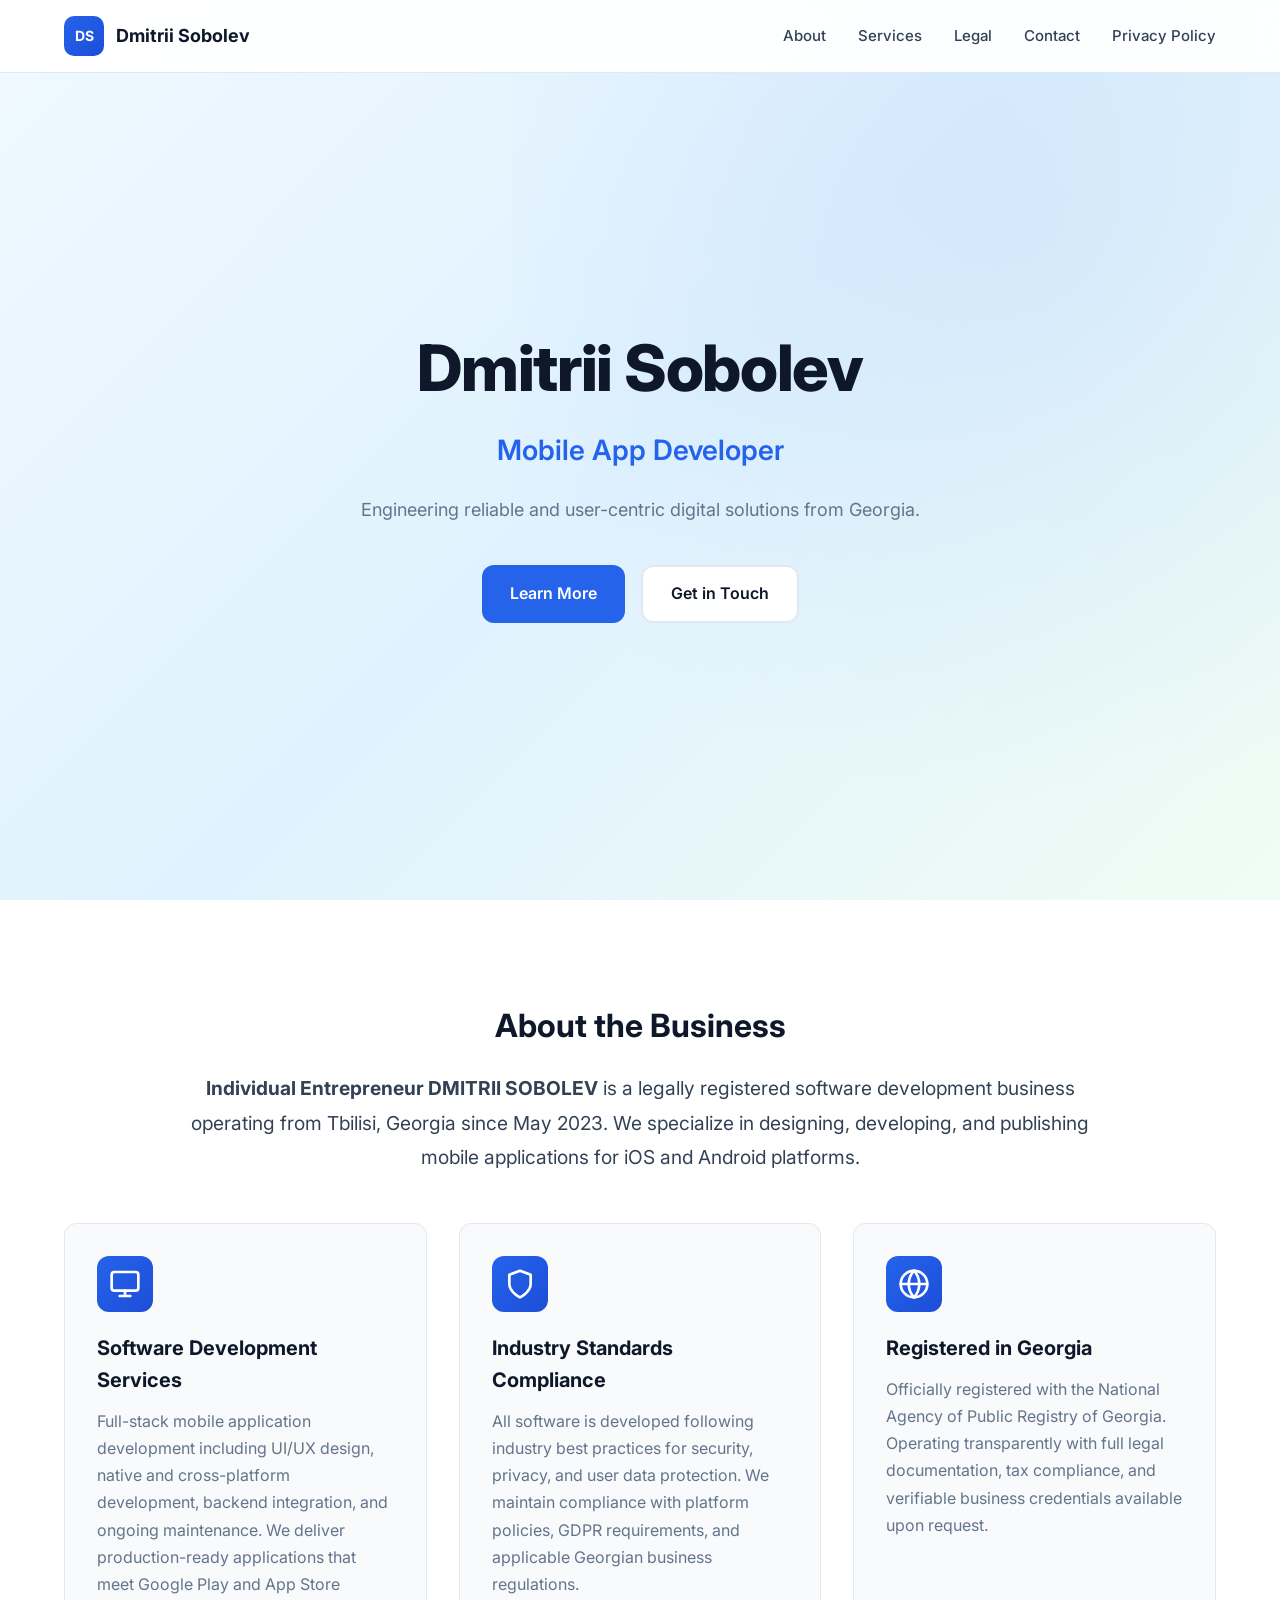
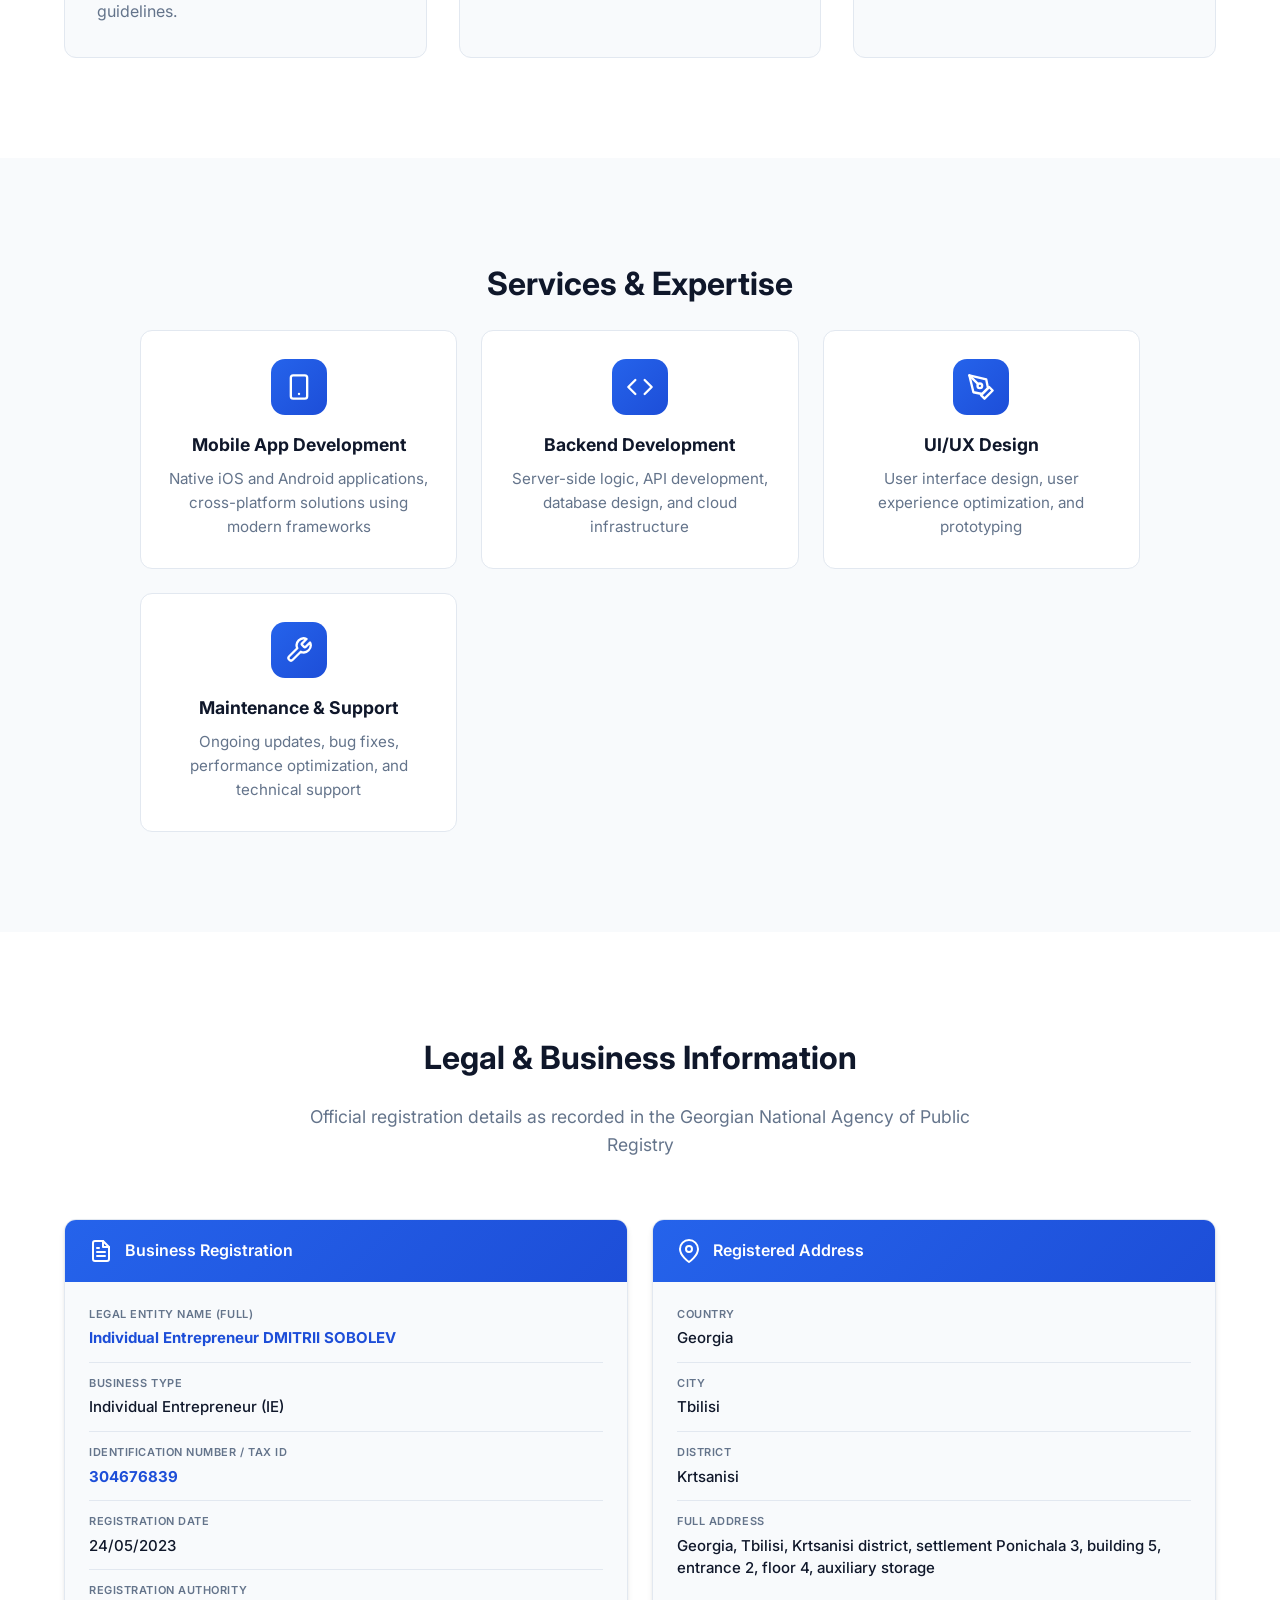
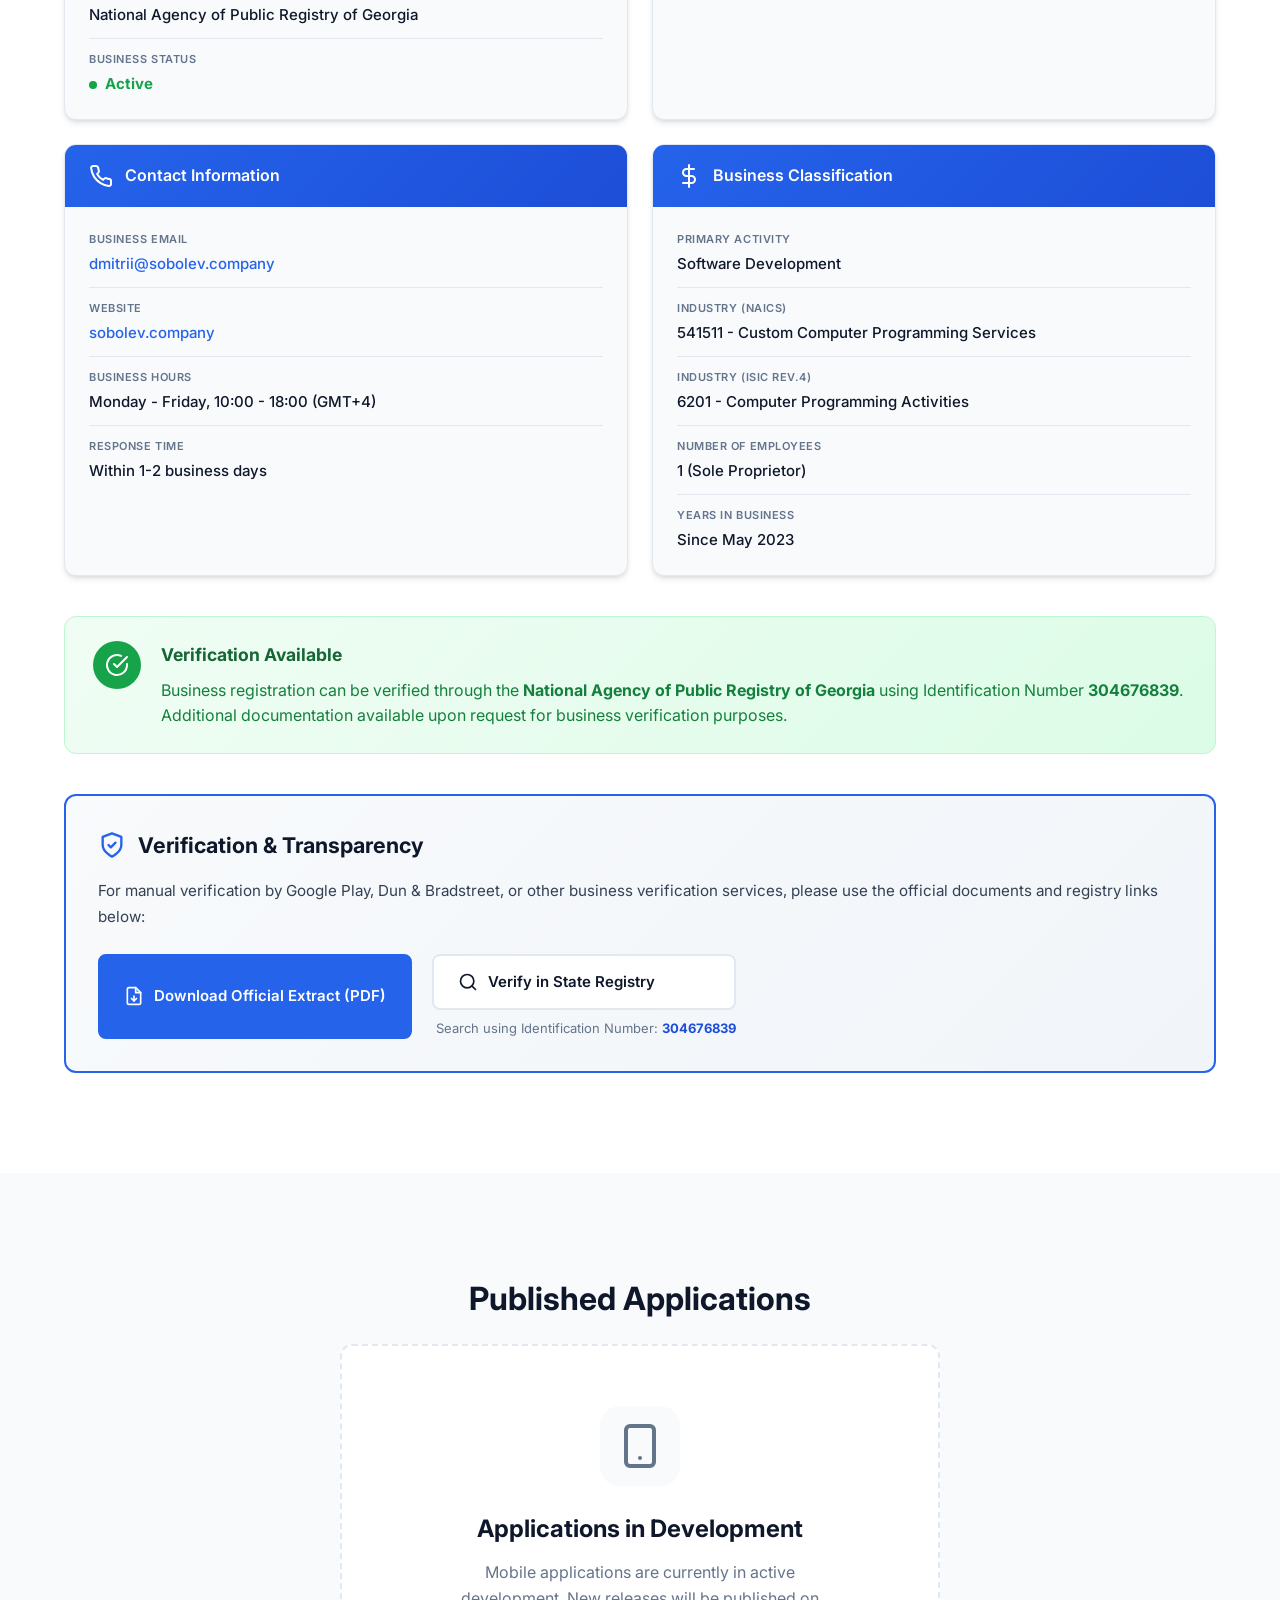
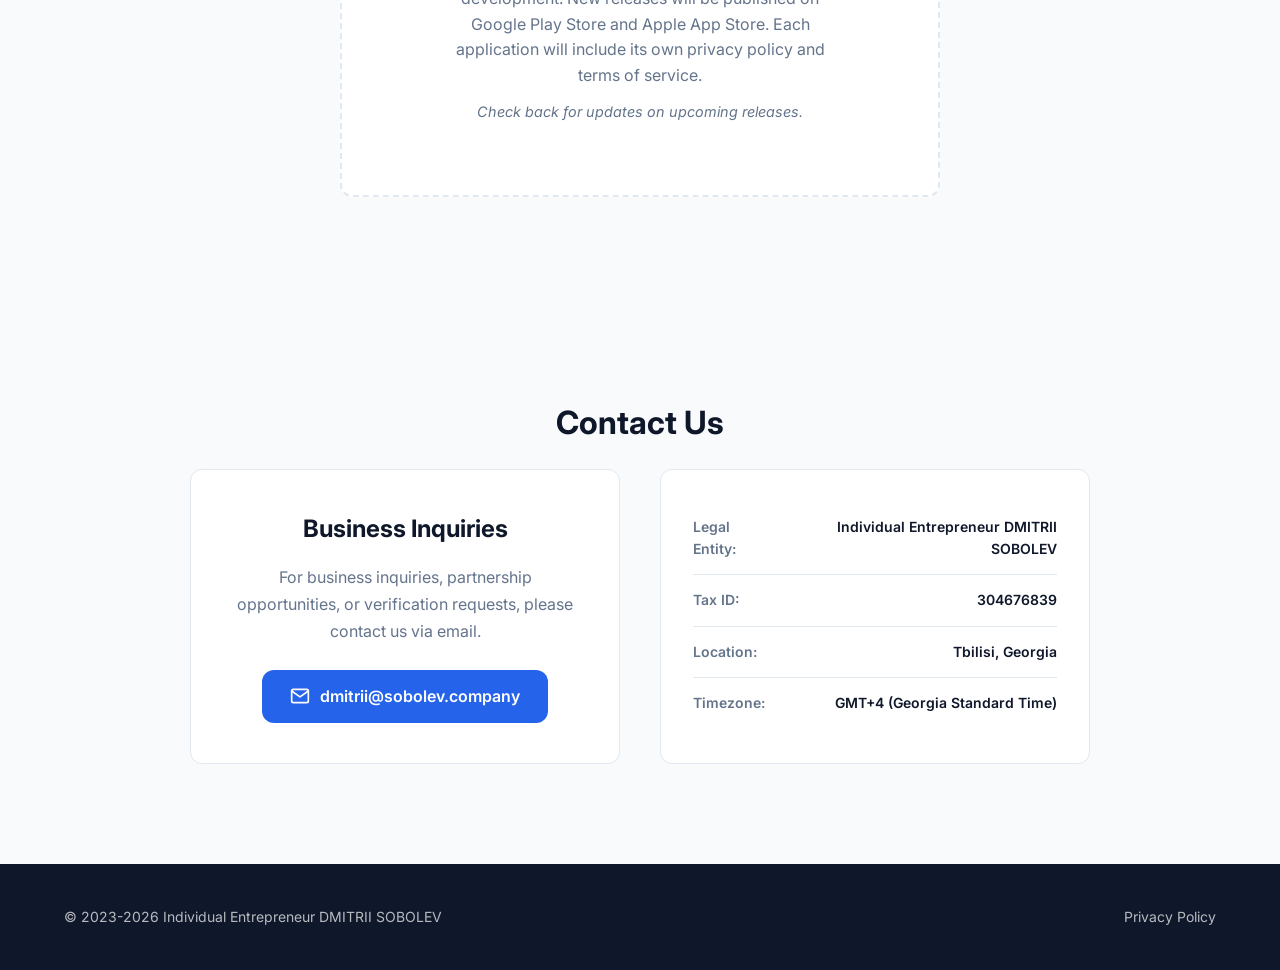
==== commit 535ecd11: "fix order" ====
--- a/index.html
+++ b/index.html
@@ -230,25 +230,6 @@
         </div>
     </section>
 
-    <section id="apps" class="section apps">
-        <div class="container">
-            <h2 class="section-title">Published Applications</h2>
-            <div class="apps-content">
-                <div class="apps-placeholder">
-                    <div class="apps-icon">
-                        <svg xmlns="http://www.w3.org/2000/svg" width="48" height="48" viewBox="0 0 24 24" fill="none" stroke="currentColor" stroke-width="2" stroke-linecap="round" stroke-linejoin="round">
-                            <rect x="5" y="2" width="14" height="20" rx="2" ry="2"></rect>
-                            <line x1="12" y1="18" x2="12.01" y2="18"></line>
-                        </svg>
-                    </div>
-                    <h3>Applications in Development</h3>
-                    <p>Mobile applications are currently in active development. New releases will be published on Google Play Store and Apple App Store. Each application will include its own privacy policy and terms of service.</p>
-                    <p class="apps-note">Check back for updates on upcoming releases.</p>
-                </div>
-            </div>
-        </div>
-    </section>
-
     <section id="legal" class="section legal">
         <div class="container">
             <h2 class="section-title">Legal & Business Information</h2>
@@ -424,6 +405,25 @@
                         </a>
                         <span class="transparency-note">Search using Identification Number: <strong>304676839</strong></span>
                     </div>
+                </div>
+            </div>
+        </div>
+    </section>
+
+    <section id="apps" class="section apps">
+        <div class="container">
+            <h2 class="section-title">Published Applications</h2>
+            <div class="apps-content">
+                <div class="apps-placeholder">
+                    <div class="apps-icon">
+                        <svg xmlns="http://www.w3.org/2000/svg" width="48" height="48" viewBox="0 0 24 24" fill="none" stroke="currentColor" stroke-width="2" stroke-linecap="round" stroke-linejoin="round">
+                            <rect x="5" y="2" width="14" height="20" rx="2" ry="2"></rect>
+                            <line x1="12" y1="18" x2="12.01" y2="18"></line>
+                        </svg>
+                    </div>
+                    <h3>Applications in Development</h3>
+                    <p>Mobile applications are currently in active development. New releases will be published on Google Play Store and Apple App Store. Each application will include its own privacy policy and terms of service.</p>
+                    <p class="apps-note">Check back for updates on upcoming releases.</p>
                 </div>
             </div>
         </div>
